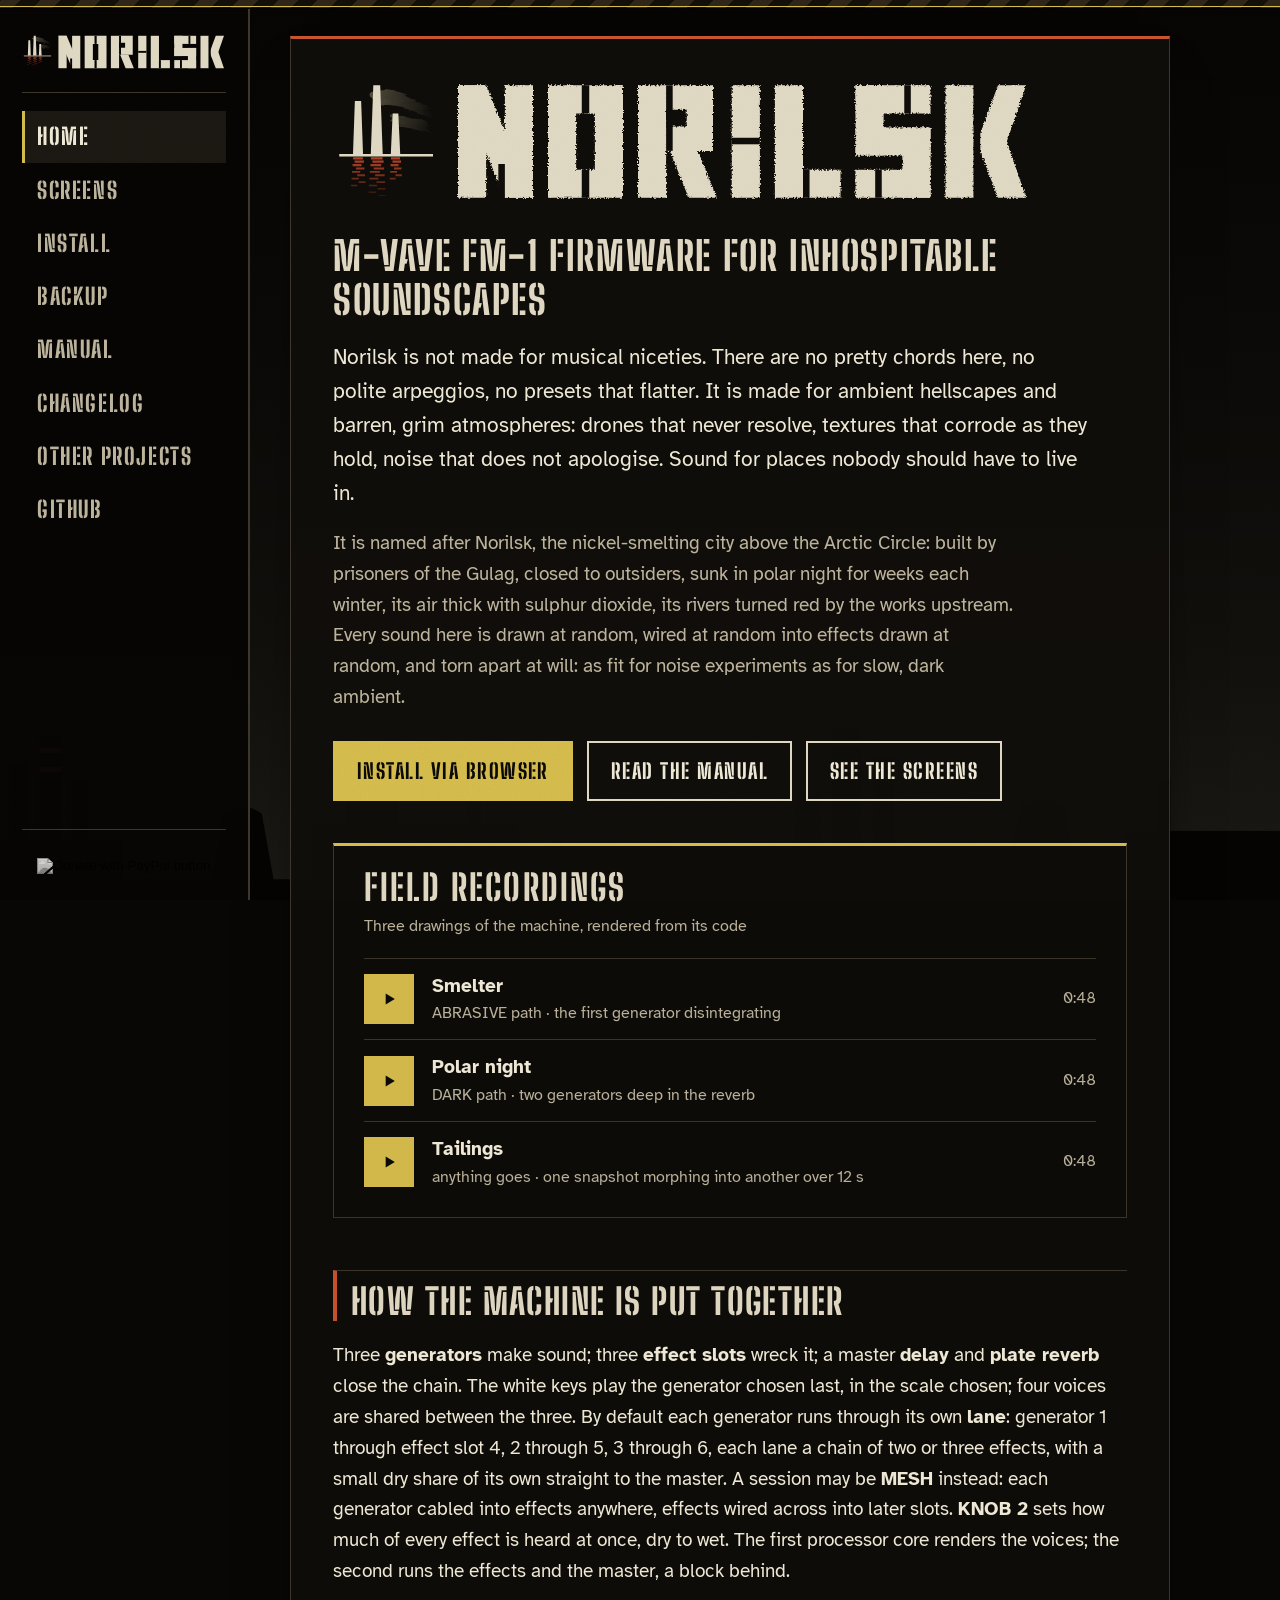
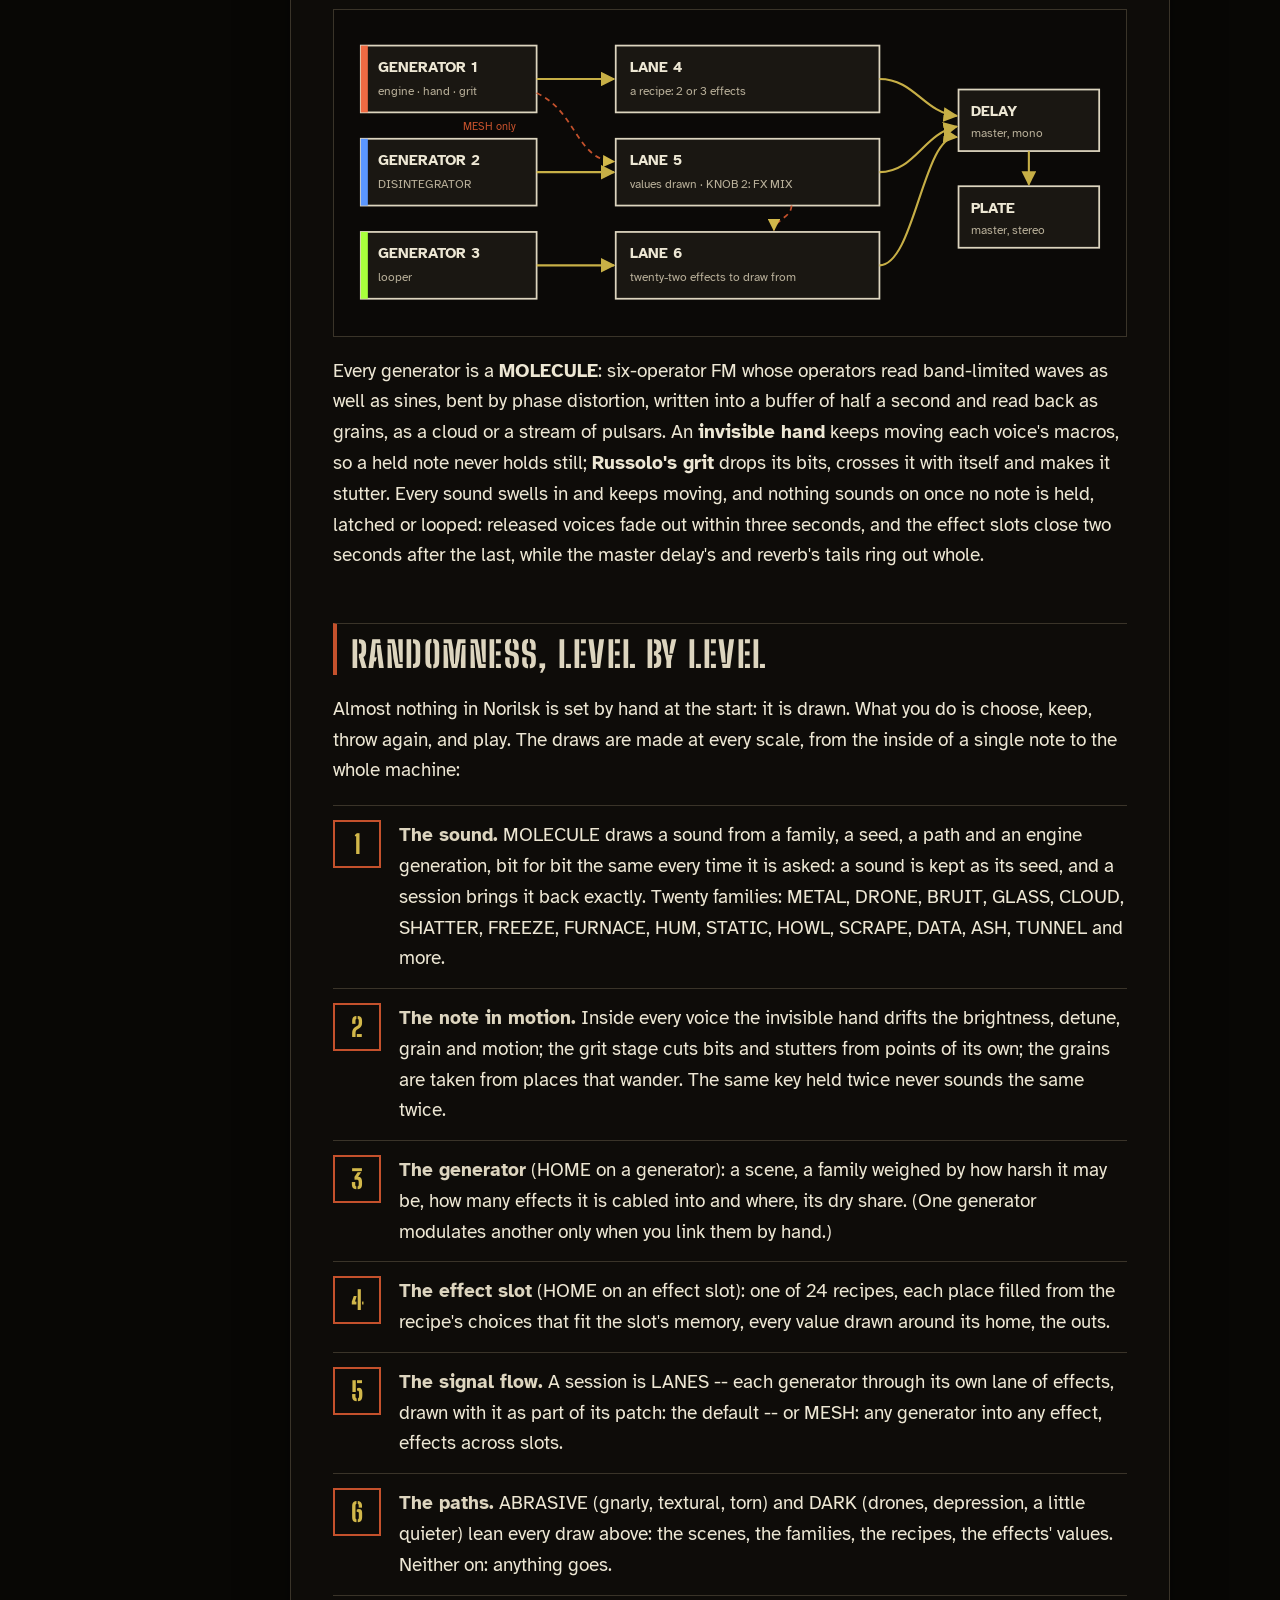
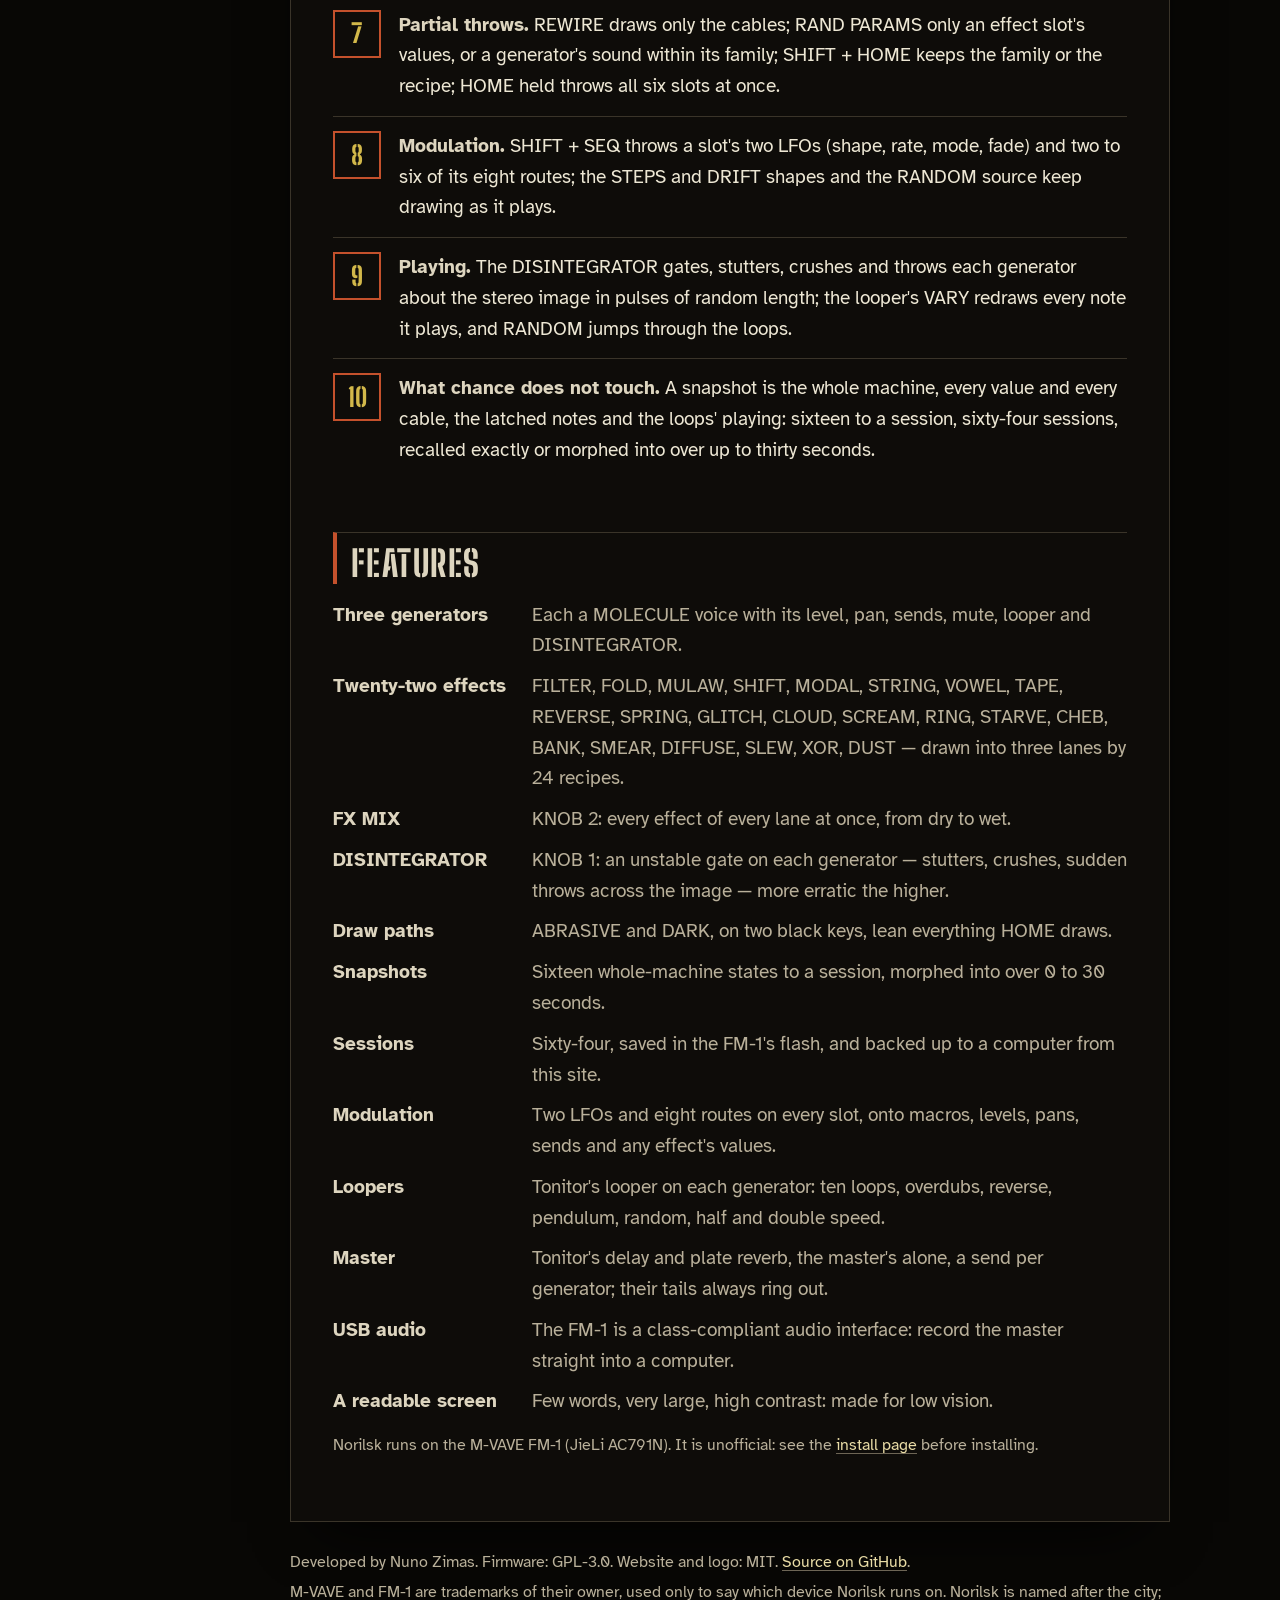
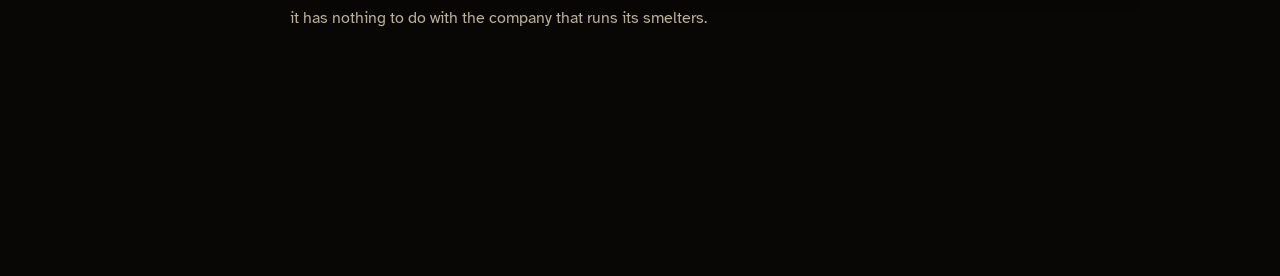
==== docs/index.html @ 445236a7 "Website: build 33 -- LANES by default, the main view as smog, pipes and furnaces, the sessions as Bi" ====
<!doctype html>
<!-- SPDX-License-Identifier: MIT -- Norilsk website (generated by tools/make_site.py from site/, README.md, CHANGELOG.md) -->
<html lang="en">
<head>
<meta charset="utf-8">
<meta name="viewport" content="width=device-width, initial-scale=1">
<title>Norilsk — a firmware for the M-VAVE FM-1</title>
<meta name="description" content="Norilsk: a firmware for the M-VAVE FM-1 for ambient hellscapes, barren and grim atmospheres and noise: everything drawn at random, wired at random, torn apart at will.">
<link rel="icon" href="assets/mark.svg?v=1e66f6c907" type="image/svg+xml">
<link rel="preconnect" href="https://fonts.googleapis.com">
<link rel="preconnect" href="https://fonts.gstatic.com" crossorigin>
<link href="https://fonts.googleapis.com/css2?family=Atkinson+Hyperlegible:wght@400;700&family=Big+Shoulders+Stencil+Display:wght@700;800&display=swap" rel="stylesheet">
<link rel="stylesheet" href="css/site.css?v=ca2e8b9a6d">
<script src="js/demo.js?v=6032e4826e" defer></script>
</head>
<body>
<div class="layout">
  <aside class="side">
    <div class="top">
      <a class="brand" href="./"><img src="assets/logo-dark.svg?v=1e66f6c907" alt="Norilsk" width="448" height="80"></a>
      <button class="menu-btn" type="button" aria-label="Menu" aria-controls="site-nav" aria-expanded="false"><span></span><span></span><span></span></button>
    </div>
    <nav id="site-nav" aria-label="Site">
      <button class="menu-close" type="button" aria-label="Close the menu">&times;</button>
      <a href="./" aria-current="page">Home</a>
      <a href="screens.html">Screens</a>
      <a href="install.html">Install</a>
      <a href="backup.html">Backup</a>
      <a href="manual.html">Manual</a>
      <a href="changelog.html">Changelog</a>
      <a href="projects.html">Other projects</a>
      <a href="https://github.com/nzimas/norilsk">GitHub</a>
    </nav>
    <div class="menu-shade" hidden></div>
    <form class="donate donate-side" action="https://www.paypal.com/cgi-bin/webscr" method="post" target="_top">
      <input type="hidden" name="cmd" value="_xclick">
      <input type="hidden" name="business" value="nzimas.lv@gmail.com">
      <input type="hidden" name="item_name" value="Support Norilsk">
      <input type="hidden" name="currency_code" value="EUR">
      <input type="image" src="https://www.paypalobjects.com/en_US/i/btn/btn_donateCC_LG.gif" name="submit"
             title="PayPal - The safer, easier way to pay online!" alt="Donate with PayPal button">
    </form>
  </aside>
  <div class="content">
    <main>
<div class="hero">
  <img class="logo" src="assets/logo-dark.svg?v=1e66f6c907" alt="Norilsk" width="448" height="80">
  <h1>M-VAVE FM-1 firmware for inhospitable soundscapes</h1>
  <p>Norilsk is not made for musical niceties. There are no pretty chords here, no polite arpeggios, no presets that
    flatter. It is made for ambient hellscapes and barren, grim atmospheres: drones that never resolve, textures that
    corrode as they hold, noise that does not apologise. Sound for places nobody should have to live in.</p>
  <p class="grim">It is named after Norilsk, the nickel-smelting city above the Arctic Circle: built by prisoners of
    the Gulag, closed to outsiders, sunk in polar night for weeks each winter, its air thick with sulphur dioxide, its
    rivers turned red by the works upstream. Every sound here is drawn at random, wired at random into effects drawn
    at random, and torn apart at will: as fit for noise experiments as for slow, dark ambient.</p>
  <div class="cta">
    <a class="btn primary" href="install.html">Install via browser</a>
    <a class="btn" href="manual.html">Read the manual</a>
    <a class="btn" href="screens.html">See the screens</a>
  </div>
</div>

<section class="demo" id="demo" aria-label="Demos">
  <div class="demo-head">
    <p class="demo-title">Field recordings</p>
    <p class="demo-state">Three drawings of the machine, rendered from its code</p>
  </div>
  <canvas class="demo-scope" aria-hidden="true"></canvas>
  <ol class="demo-list">
    <li data-src="assets/demo/smelter.mp3">
      <button class="demo-play" type="button" aria-label="Play Smelter" aria-pressed="false">
        <svg class="i-play" viewBox="0 0 24 24" aria-hidden="true"><path d="M8 5.5v13l11-6.5z"/></svg>
        <svg class="i-stop" viewBox="0 0 24 24" aria-hidden="true"><rect x="6.5" y="6.5" width="11" height="11"/></svg>
      </button>
      <span class="demo-name">Smelter<small>ABRASIVE path · the first generator disintegrating</small></span>
      <span class="demo-bpm">0:48</span>
    </li>
    <li data-src="assets/demo/polar-night.mp3">
      <button class="demo-play" type="button" aria-label="Play Polar night" aria-pressed="false">
        <svg class="i-play" viewBox="0 0 24 24" aria-hidden="true"><path d="M8 5.5v13l11-6.5z"/></svg>
        <svg class="i-stop" viewBox="0 0 24 24" aria-hidden="true"><rect x="6.5" y="6.5" width="11" height="11"/></svg>
      </button>
      <span class="demo-name">Polar night<small>DARK path · two generators deep in the reverb</small></span>
      <span class="demo-bpm">0:48</span>
    </li>
    <li data-src="assets/demo/tailings.mp3">
      <button class="demo-play" type="button" aria-label="Play Tailings" aria-pressed="false">
        <svg class="i-play" viewBox="0 0 24 24" aria-hidden="true"><path d="M8 5.5v13l11-6.5z"/></svg>
        <svg class="i-stop" viewBox="0 0 24 24" aria-hidden="true"><rect x="6.5" y="6.5" width="11" height="11"/></svg>
      </button>
      <span class="demo-name">Tailings<small>anything goes · one snapshot morphing into another over 12 s</small></span>
      <span class="demo-bpm">0:48</span>
    </li>
  </ol>
</section>

<h2 id="machine">How the machine is put together</h2>
<p>Three <b>generators</b> make sound; three <b>effect slots</b> wreck it; a master <b>delay</b> and <b>plate
  reverb</b> close the chain. The white keys play the generator chosen last, in the scale chosen; four voices are shared
  between the three. By default each generator runs through its own <b>lane</b>: generator 1 through effect slot 4,
  2 through 5, 3 through 6, each lane a chain of two or three effects, with a small dry share of its own straight to the
  master. A session may be <b>MESH</b> instead: each generator cabled into effects anywhere, effects wired across into
  later slots. <b>KNOB 2</b> sets how much of every effect is heard at once, dry to wet. The first processor core renders
  the voices; the second runs the effects and the master, a block behind.</p>
<div class="flow" role="img" aria-label="Three generators, each into its own lane of two or three effects, then the master delay and plate reverb to the output; in MESH, cables across between lanes">
<svg viewBox="0 0 860 330" xmlns="http://www.w3.org/2000/svg" font-family="Atkinson Hyperlegible, sans-serif" font-size="17">
  <defs><marker id="ar" viewBox="0 0 10 10" refX="9" refY="5" markerWidth="7" markerHeight="7" orient="auto"><path d="M0,0 L10,5 L0,10 z" fill="#d2b84a"/></marker></defs>
  <g fill="#1a1712" stroke="#ddd5bf" stroke-width="2">
    <rect x="10" y="20" width="200" height="76"/><rect x="10" y="126" width="200" height="76"/><rect x="10" y="232" width="200" height="76"/>
    <rect x="300" y="20" width="300" height="76"/><rect x="300" y="126" width="300" height="76"/><rect x="300" y="232" width="300" height="76"/>
    <rect x="690" y="70" width="160" height="70"/><rect x="690" y="180" width="160" height="70"/>
  </g>
  <g fill="#ef6a43"><rect x="10" y="20" width="8" height="76"/></g><g fill="#5a96ff"><rect x="10" y="126" width="8" height="76"/></g><g fill="#a8ff3c"><rect x="10" y="232" width="8" height="76"/></g>
  <g fill="#ede7d4" font-weight="700">
    <text x="30" y="50">GENERATOR 1</text><text x="30" y="156">GENERATOR 2</text><text x="30" y="262">GENERATOR 3</text>
    <text x="316" y="50">LANE 4</text><text x="316" y="156">LANE 5</text><text x="316" y="262">LANE 6</text>
    <text x="704" y="100">DELAY</text><text x="704" y="210">PLATE</text>
  </g>
  <g fill="#b9b09a" font-size="14">
    <text x="30" y="76">engine · hand · grit</text><text x="30" y="182">DISINTEGRATOR</text><text x="30" y="288">looper</text>
    <text x="316" y="76">a recipe: 2 or 3 effects</text><text x="316" y="182">values drawn · KNOB 2: FX MIX</text><text x="316" y="288">twenty-two effects to draw from</text>
    <text x="704" y="124">master, mono</text><text x="704" y="234">master, stereo</text>
  </g>
  <g stroke="#d2b84a" stroke-width="2.4" fill="none" marker-end="url(#ar)" opacity="0.95">
    <path d="M210,58 L298,58"/><path d="M210,164 L298,164"/><path d="M210,270 L298,270"/>
    <path d="M600,58 C640,58 650,96 688,100"/><path d="M600,164 C640,164 650,120 688,112"/><path d="M600,270 C640,270 650,120 688,124"/>
    <path d="M770,140 L770,178"/>
  </g>
  <g stroke="#c4512c" stroke-width="2" fill="none" stroke-dasharray="6 5" marker-end="url(#ar)">
    <path d="M210,74 C255,94 255,150 298,152"/><path d="M500,202 C500,216 480,218 480,230"/>
  </g>
  <text x="126" y="116" fill="#c4512c" font-size="13">MESH only</text>
</svg>
</div>
<p>Every generator is a <b>MOLECULE</b>: six-operator FM whose operators read band-limited waves as well as sines,
  bent by phase distortion, written into a buffer of half a second and read back as grains, as a cloud or a stream of
  pulsars. An <b>invisible hand</b> keeps moving each voice's macros, so a held note never holds still; <b>Russolo's
  grit</b> drops its bits, crosses it with itself and makes it stutter. Every sound swells in and keeps moving, and
  nothing sounds on once no note is held, latched or looped: released voices fade out within three seconds, and the
  effect slots close two seconds after the last, while the master delay's and reverb's tails ring out whole.</p>

<h2 id="randomness">Randomness, level by level</h2>
<p>Almost nothing in Norilsk is set by hand at the start: it is drawn. What you do is choose, keep, throw again, and
  play. The draws are made at every scale, from the inside of a single note to the whole machine:</p>
<ol class="layers">
  <li><b>The sound.</b> MOLECULE draws a sound from a family, a seed, a path and an engine generation, bit for bit
    the same every time it is asked: a sound is kept as its seed, and a session brings it back exactly. Twenty
    families: METAL, DRONE, BRUIT, GLASS, CLOUD, SHATTER, FREEZE, FURNACE, HUM, STATIC, HOWL, SCRAPE, DATA, ASH,
    TUNNEL and more.</li>
  <li><b>The note in motion.</b> Inside every voice the invisible hand drifts the brightness, detune, grain and motion;
    the grit stage cuts bits and stutters from points of its own; the grains are taken from places that wander. The
    same key held twice never sounds the same twice.</li>
  <li><b>The generator</b> (HOME on a generator): a scene, a family weighed by how harsh it may be, how many effects it
    is cabled into and where, its dry share. (One generator modulates another only when you link them by hand.)</li>
  <li><b>The effect slot</b> (HOME on an effect slot): one of 24 recipes, each place filled from the recipe's choices
    that fit the slot's memory, every value drawn around its home, the outs.</li>
  <li><b>The signal flow.</b> A session is LANES -- each generator through its own lane of effects, drawn with it as part
    of its patch: the default -- or MESH: any generator into any effect, effects across slots.</li>
  <li><b>The paths.</b> ABRASIVE (gnarly, textural, torn) and DARK (drones, depression, a little quieter) lean every
    draw above: the scenes, the families, the recipes, the effects' values. Neither on: anything goes.</li>
  <li><b>Partial throws.</b> REWIRE draws only the cables; RAND PARAMS only an effect slot's values, or a generator's
    sound within its family; SHIFT + HOME keeps the family or the recipe; HOME held throws all six slots at once.</li>
  <li><b>Modulation.</b> SHIFT + SEQ throws a slot's two LFOs (shape, rate, mode, fade) and two to six of its eight
    routes; the STEPS and DRIFT shapes and the RANDOM source keep drawing as it plays.</li>
  <li><b>Playing.</b> The DISINTEGRATOR gates, stutters, crushes and throws each generator about the stereo image in
    pulses of random length; the looper's VARY redraws every note it plays, and RANDOM jumps through the loops.</li>
  <li><b>What chance does not touch.</b> A snapshot is the whole machine, every value and every cable, the latched
    notes and the loops' playing: sixteen to a session, sixty-four sessions, recalled exactly or morphed into over up to
    thirty seconds.</li>
</ol>

<h2 id="features">Features</h2>
<dl class="features">
  <dt>Three generators</dt><dd>Each a MOLECULE voice with its level, pan, sends, mute, looper and DISINTEGRATOR.</dd>
  <dt>Twenty-two effects</dt><dd>FILTER, FOLD, MULAW, SHIFT, MODAL, STRING, VOWEL, TAPE, REVERSE, SPRING, GLITCH,
    CLOUD, SCREAM, RING, STARVE, CHEB, BANK, SMEAR, DIFFUSE, SLEW, XOR, DUST — drawn into three lanes by 24 recipes.</dd>
  <dt>FX MIX</dt><dd>KNOB 2: every effect of every lane at once, from dry to wet.</dd>
  <dt>DISINTEGRATOR</dt><dd>KNOB 1: an unstable gate on each generator — stutters, crushes, sudden throws across the
    image — more erratic the higher.</dd>
  <dt>Draw paths</dt><dd>ABRASIVE and DARK, on two black keys, lean everything HOME draws.</dd>
  <dt>Snapshots</dt><dd>Sixteen whole-machine states to a session, morphed into over 0 to 30 seconds.</dd>
  <dt>Sessions</dt><dd>Sixty-four, saved in the FM-1's flash, and backed up to a computer from this site.</dd>
  <dt>Modulation</dt><dd>Two LFOs and eight routes on every slot, onto macros, levels, pans, sends and any effect's
    values.</dd>
  <dt>Loopers</dt><dd>Tonitor's looper on each generator: ten loops, overdubs, reverse, pendulum, random, half and
    double speed.</dd>
  <dt>Master</dt><dd>Tonitor's delay and plate reverb, the master's alone, a send per generator; their tails always ring
    out.</dd>
  <dt>USB audio</dt><dd>The FM-1 is a class-compliant audio interface: record the master straight into a computer.</dd>
  <dt>A readable screen</dt><dd>Few words, very large, high contrast: made for low vision.</dd>
</dl>
<p class="note">Norilsk runs on the M-VAVE FM-1 (JieLi AC791N). It is unofficial: see the
  <a href="install.html">install page</a> before installing.</p>

    </main>
    <footer>
      <p>Developed by Nuno Zimas. Firmware: GPL-3.0. Website and logo: MIT. <a href="https://github.com/nzimas/norilsk">Source on GitHub</a>.</p>
      <p>M-VAVE and FM-1 are trademarks of their owner, used only to say which device Norilsk runs on. Norilsk is
        named after the city; it has nothing to do with the company that runs its smelters.</p>
      <form class="donate donate-foot" action="https://www.paypal.com/cgi-bin/webscr" method="post" target="_top">
        <input type="hidden" name="cmd" value="_xclick">
        <input type="hidden" name="business" value="nzimas.lv@gmail.com">
        <input type="hidden" name="item_name" value="Support Norilsk">
        <input type="hidden" name="currency_code" value="EUR">
        <input type="image" src="https://www.paypalobjects.com/en_US/i/btn/btn_donateCC_LG.gif" name="submit"
               title="PayPal - The safer, easier way to pay online!" alt="Donate with PayPal button">
      </form>
    </footer>
  </div>
</div>
<script src="js/menu.js?v=ca2e8b9a6d"></script>
</body>
</html>
---- docs/css/site.css ----
/* SPDX-License-Identifier: MIT -- Norilsk website (the frame after Tonitor's and Bigorna's; soot, smog, sulphur,
 * the oxide red of a poisoned river; a smelter's skyline at the foot of the window; grain over everything. The text
 * itself always on a near-solid plate, large and high in contrast) */
:root {
  --bg: #080705;
  --plate: rgba(15, 13, 10, 0.965);   /* the content's plate */
  --plate2: #1a1712;
  --line: #3a3429;
  --fg: #ede7d4;             /* ash white */
  --ash: #ddd5bf;
  --dim: #b9b09a;
  --sulphur: #d2b84a;        /* the accent */
  --oxide: #c4512c;          /* the red river: rules, warnings */
  --bile: #a9b04e;           /* (done: a sickly green) */
  --mid: #6d6555;
  --link: #e9dca6;
  --warn: #ef6a43;
  --side: 250px;
  --max: 880px;
  --head: "Big Shoulders Stencil Display", "Big Shoulders Display", "Arial Narrow", Impact, sans-serif;
}
* { box-sizing: border-box; }
[hidden] { display: none !important; }
html { -webkit-text-size-adjust: 100%; }
body {
  margin: 0;
  color: var(--fg);
  font-family: "Atkinson Hyperlegible", system-ui, -apple-system, "Segoe UI", sans-serif;
  font-size: 19px;
  line-height: 1.62;
  background-color: var(--bg);
  /* the polar night, black above, smog at the horizon (no glow: no sun); the smelter at the foot of it */
  background-image:
    url("data:image/svg+xml,%3Csvg xmlns='http://www.w3.org/2000/svg' viewBox='0 0 1600 220' preserveAspectRatio='xMidYMax slice'%3E%3Cg fill='%23040302'%3E%3Crect x='0' y='196' width='1600' height='24'/%3E%3Crect x='70' y='60' width='22' height='160'/%3E%3Crect x='104' y='30' width='26' height='190'/%3E%3Crect x='142' y='84' width='18' height='136'/%3E%3Crect x='40' y='150' width='160' height='70'/%3E%3Cpath d='M300 220 L318 120 Q340 104 362 120 L380 220 Z'/%3E%3Crect x='420' y='132' width='240' height='88'/%3E%3Crect x='460' y='104' width='60' height='30'/%3E%3Crect x='600' y='70' width='16' height='150'/%3E%3Crect x='660' y='170' width='300' height='14'/%3E%3Crect x='700' y='150' width='10' height='70'/%3E%3Crect x='820' y='150' width='10' height='70'/%3E%3Crect x='980' y='96' width='30' height='124'/%3E%3Crect x='1022' y='20' width='34' height='200'/%3E%3Crect x='1070' y='54' width='24' height='166'/%3E%3Crect x='950' y='160' width='190' height='60'/%3E%3Cpath d='M1220 220 L1240 112 Q1266 94 1292 112 L1312 220 Z'/%3E%3Crect x='1360' y='140' width='200' height='80'/%3E%3Crect x='1400' y='80' width='14' height='140'/%3E%3C/g%3E%3Cg fill='%23c4512c' opacity='.5'%3E%3Crect x='104' y='44' width='26' height='6'/%3E%3Crect x='104' y='66' width='26' height='6'/%3E%3Crect x='1022' y='36' width='34' height='6'/%3E%3Crect x='1022' y='60' width='34' height='6'/%3E%3C/g%3E%3C/svg%3E"),
    linear-gradient(to bottom, #050403 0%, #0a0907 38%, #110f0c 72%, #1a1814 100%);
  background-repeat: no-repeat, no-repeat;
  background-position: bottom center, top left;
  background-size: 100% 190px, 100% 100%;
  background-attachment: fixed;
}
/* the grain: smog and soot over everything */
body::after {
  content: ""; position: fixed; inset: 0; pointer-events: none; z-index: 50; opacity: 0.11; mix-blend-mode: overlay;
  background-image: url("data:image/svg+xml,%3Csvg xmlns='http://www.w3.org/2000/svg' width='180' height='180'%3E%3Cfilter id='n'%3E%3CfeTurbulence type='fractalNoise' baseFrequency='0.85' numOctaves='3' stitchTiles='stitch'/%3E%3CfeColorMatrix values='0 0 0 0 0.85 0 0 0 0 0.78 0 0 0 0 0.55 0 0 0 1.4 -0.2'/%3E%3C/filter%3E%3Crect width='180' height='180' filter='url(%23n)'/%3E%3C/svg%3E");
}
/* a stained band across the top: soot, rust, a thread of sulphur */
body::before {
  content: ""; position: fixed; top: 0; left: 0; right: 0; height: 8px; z-index: 30;
  background: linear-gradient(to bottom, transparent 6px, var(--sulphur) 6px, var(--sulphur) 7px, transparent 7px),
              repeating-linear-gradient(-45deg, #2d2418 0 14px, #120e09 14px 28px);
  border-bottom: 1px solid #000;
}
a { color: var(--link); text-decoration-color: var(--mid); text-underline-offset: 3px; }
a:hover { color: #fff6cf; text-decoration-color: var(--sulphur); }
:focus-visible { outline: 3px solid var(--sulphur); outline-offset: 3px; }
code, pre { font-family: ui-monospace, "SF Mono", Menlo, Consolas, monospace; font-size: 0.86em; }
code { background: var(--plate2); border: 1px solid var(--line); border-radius: 2px; padding: 0.05em 0.35em; }
pre { background: #060504; border: 1px solid var(--line); border-left: 3px solid var(--oxide); padding: 14px 16px; overflow-x: auto; }
pre code { background: none; border: 0; padding: 0; }
img { max-width: 100%; }

/* the frame: the menu down the left, the content on a plate beside it */
.layout { display: flex; min-height: 100vh; padding-top: 8px; }
.side {
  width: var(--side); flex: none; position: sticky; top: 8px; align-self: flex-start; height: calc(100vh - 8px);
  padding: 26px 22px; background: rgba(6, 5, 4, 0.94); border-right: 2px solid var(--line);
  display: flex; flex-direction: column;
}
.brand { display: block; text-decoration: none; }
.brand img { display: block; width: 100%; height: auto; }
.top { display: flex; align-items: center; justify-content: space-between; gap: 14px; padding-bottom: 22px;
        margin-bottom: 18px; border-bottom: 1px solid var(--line); }
.menu-btn, .menu-close, .menu-shade { display: none; }
.side nav { display: flex; flex-direction: column; gap: 2px; }
.side nav a { color: var(--dim); text-decoration: none; padding: 7px 12px; border-left: 3px solid transparent;
              font-family: var(--head); font-weight: 800; font-size: 23px; letter-spacing: 0.07em; text-transform: uppercase; }
.side nav a:hover { color: var(--fg); background: var(--plate2); }
.side nav a[aria-current="page"] { color: var(--fg); background: var(--plate2); border-left-color: var(--sulphur); }
.donate { margin: auto 0 0; padding-top: 28px; border-top: 1px solid var(--line); display: flex; justify-content: center; }
.donate input[type="image"] { display: block; filter: grayscale(1) contrast(1.1); opacity: 0.8; }
.donate input[type="image"]:hover { filter: none; opacity: 1; }
.donate-foot { display: none; }

.content { flex: 1; min-width: 0; padding: 28px 40px 200px; }
main { max-width: var(--max); padding: 36px 42px 46px; background-color: var(--plate);
       border: 1px solid var(--line); border-top: 3px solid var(--oxide);
       box-shadow: 0 30px 60px -30px #000; }
main h1, main h2, main h3 { font-family: var(--head); text-transform: uppercase; letter-spacing: 0.04em; color: var(--ash); }
main h1 { font-size: 50px; line-height: 1.02; margin: 0 0 16px; font-weight: 800; }
main h2 { font-size: 36px; line-height: 1.08; margin: 52px 0 12px; padding: 12px 0 0 14px; border-top: 1px solid var(--line);
          border-left: 4px solid var(--oxide); font-weight: 800; }
main h3 { font-size: 27px; margin: 30px 0 8px; font-weight: 800; color: var(--sulphur); }
main h2, main h3 { scroll-margin-top: 24px; }
p.note { color: var(--dim); font-size: 16px; }

/* home */
.hero { padding: 4px 0 6px; }
.hero .logo { display: block; width: 100%; max-width: 700px; height: auto; margin: 0 0 30px; }
.hero h1 { font-size: 40px; line-height: 1.1; max-width: 22em; margin: 0; }
.hero p { color: var(--fg); font-size: 21px; max-width: 36em; margin: 18px 0 0; }
.hero p.grim { color: var(--dim); font-size: 19px; }
.cta { display: flex; gap: 14px; flex-wrap: wrap; margin-top: 28px; }
.btn { display: inline-block; padding: 11px 22px; font-weight: 800; text-decoration: none; border: 2px solid var(--ash);
       color: var(--fg); background: transparent; font-size: 21px; cursor: pointer; font-family: var(--head);
       letter-spacing: 0.07em; text-transform: uppercase; border-radius: 0; }
.btn.primary { background: var(--sulphur); border-color: var(--sulphur); color: #0b0904; }
.btn:hover { background: var(--plate2); color: #fff; }
.btn.primary:hover { background: #ead372; border-color: #ead372; color: #0b0904; }
.btn[disabled] { opacity: 0.35; cursor: not-allowed; }

/* the demos: one plays at a time, looped until stopped; a spectrum while one plays (js/demo.js) */
.demo { position: relative; margin: 36px 0 8px; padding: 24px 30px 14px; overflow: hidden;
        background-color: #0d0b08; border: 1px solid var(--line); border-top: 3px solid var(--sulphur); }
.demo-head { position: relative; z-index: 1; }
.demo-title { margin: 0; font-family: var(--head); font-weight: 800; font-size: 36px; line-height: 1; letter-spacing: 0.06em;
              text-transform: uppercase; color: var(--ash); }
.demo-state { margin: 8px 0 0; color: var(--dim); font-size: 16px; }
.demo-scope { position: absolute; right: 30px; top: 18px; width: 46%; height: 62px; opacity: 0.95;
              -webkit-mask-image: linear-gradient(90deg, transparent, #000 25%); mask-image: linear-gradient(90deg, transparent, #000 25%); }
.demo-list { list-style: none; margin: 18px 0 0; padding: 0; position: relative; z-index: 1; }
.demo-list li { display: grid; grid-template-columns: auto 1fr auto; align-items: center; gap: 18px; padding: 12px 0;
                border-top: 1px solid var(--line); }
.demo-name { font-weight: 700; color: var(--fg); }
.demo-name small { display: block; font-weight: 400; color: var(--dim); font-size: 16px; }
.demo-bpm { color: var(--dim); font-size: 16px; font-variant-numeric: tabular-nums; }
.demo-play { width: 50px; height: 50px; border-radius: 0; display: grid; place-items: center; padding: 0;
             border: 2px solid var(--sulphur); background: var(--sulphur); color: #0b0904; cursor: pointer;
             transition: background-color 0.15s ease; }
.demo-play:hover { background: #ead372; border-color: #ead372; }
.demo-play svg { width: 20px; height: 20px; fill: currentColor; }
.demo-play .i-stop, li.on .demo-play .i-play { display: none; }
li.on .demo-play .i-stop { display: block; }
li.on .demo-play { background: transparent; color: var(--sulphur); }
li.wait .demo-play { opacity: 0.6; cursor: progress; }

/* the machine, drawn: generators, effect slots, the master */
.flow { margin: 22px 0 6px; padding: 18px; background: #0b0907; border: 1px solid var(--line); }
.flow svg { display: block; width: 100%; height: auto; }
.layers { counter-reset: lv; list-style: none; padding: 0; margin: 18px 0 0; }
.layers li { counter-increment: lv; position: relative; padding: 14px 0 14px 66px; border-top: 1px solid var(--line); }
.layers li::before { content: counter(lv); position: absolute; left: 0; top: 14px; width: 44px; height: 44px;
                     border: 2px solid var(--oxide); color: var(--sulphur); display: grid; place-items: center;
                     font-family: var(--head); font-weight: 800; font-size: 26px; }
.layers b { color: var(--ash); }

.features { display: grid; grid-template-columns: max-content 1fr; gap: 10px 26px; margin: 16px 0 0; }
.features dt { font-weight: 700; color: var(--ash); }
.features dd { margin: 0; color: var(--dim); }

/* the FM-1's screen, as the firmware draws it */
.shot { display: grid; grid-template-columns: 240px 1fr; gap: 24px; align-items: start; padding-top: 26px; margin-top: 26px;
        border-top: 1px solid var(--line); }
.shot img { display: block; width: 240px; height: 240px; image-rendering: pixelated; border: 6px solid #020201;
            outline: 1px solid var(--line); box-sizing: content-box; }
main .shot h2 { margin: 0 0 8px; padding: 0; border: 0; font-size: 30px; }
.shot p { margin: 0 0 8px; color: var(--dim); }

.steps { counter-reset: s; list-style: none; padding: 0; margin: 16px 0 0; }
.steps li { counter-increment: s; position: relative; padding: 4px 0 12px 54px; }
.steps li::before { content: counter(s); position: absolute; left: 0; top: 0; width: 38px; height: 38px; border: 2px solid var(--mid);
                    color: var(--ash); display: grid; place-items: center; font-weight: 800; font-family: var(--head); font-size: 23px; }

.warn { border-left: 5px solid var(--warn); padding: 8px 0 8px 18px; margin: 22px 0; background: rgba(196, 81, 44, 0.08); }
.warn p { margin: 0; }

footer { padding: 24px 0 40px; color: var(--dim); font-size: 16px; max-width: var(--max); }
footer p { margin: 4px 0; }

/* documents (manual, changelog) */
main table { border-collapse: collapse; width: 100%; margin: 14px 0; display: block; overflow-x: auto; }
main th, main td { border: 1px solid var(--line); padding: 8px 12px; vertical-align: top; text-align: left; }
main th { background: var(--plate2); font-family: var(--head); text-transform: uppercase; letter-spacing: 0.05em; font-size: 20px; color: var(--ash); }
main td:first-child { white-space: nowrap; }
main blockquote { border-left: 4px solid var(--oxide); margin: 16px 0; padding: 4px 18px; color: var(--dim); }
.toc { border-left: 3px solid var(--line); padding: 4px 0 4px 18px; columns: 2 240px; margin: 20px 0; }
.toc a { display: block; padding: 2px 0; text-decoration: none; }
.toc a.sub { padding-left: 16px; color: var(--dim); }

/* other projects */
p.lead { font-size: 21px; color: var(--dim); margin: 0; max-width: 36em; }
.projects { display: grid; gap: 24px; margin: 34px 0 0; }
.project { --accent: var(--mid); background-color: var(--plate2); border: 1px solid var(--line); border-top: 4px solid var(--accent);
           padding: 24px 28px 26px; }
.project-head { display: flex; flex-wrap: wrap; align-items: baseline; justify-content: space-between; gap: 4px 18px; }
main .project h2 { margin: 0; padding: 0; border: 0; font-size: 34px; }
.device { color: var(--dim); font-size: 15px; font-weight: 700; letter-spacing: 0.08em; text-transform: uppercase; }
.project > p { margin: 12px 0 0; }
.links { display: flex; flex-wrap: wrap; gap: 10px; margin-top: 20px; }
.btn.small { padding: 6px 16px; font-size: 18px; white-space: nowrap; }
.editions { list-style: none; padding: 0; margin: 18px 0 0; border-top: 1px solid var(--line); }
.editions li { display: grid; grid-template-columns: 1fr auto; gap: 12px 24px; align-items: center;
               padding: 16px 0; border-bottom: 1px solid var(--line); }
.editions li:last-child { border-bottom: 0; padding-bottom: 0; }
.ed-name { font-weight: 700; font-size: 20px; }
.ed-note { color: var(--dim); font-size: 17px; line-height: 1.5; margin: 4px 0 0; }
.ed-links { display: flex; flex-wrap: wrap; gap: 8px; justify-content: flex-end; }
.tag { display: inline-block; margin-left: 10px; padding: 1px 9px; border: 1px solid var(--line);
       color: var(--dim); font-size: 14px; font-weight: 700; vertical-align: 2px; }
.tag.current { color: var(--fg); border-color: var(--sulphur); }

/* the installer and the backup page */
.panel { background-color: var(--plate2); border: 1px solid var(--line); border-left: 4px solid var(--sulphur); padding: 24px 28px; margin-top: 20px; }
.status { font-size: 27px; font-weight: 800; margin: 0 0 8px; font-family: var(--head); text-transform: uppercase; letter-spacing: 0.05em; }
.status.ok { color: var(--bile); } .status.bad { color: var(--warn); }
.detail { color: var(--dim); margin: 0; white-space: pre-line; }
.bar { height: 22px; background: var(--bg); border: 2px solid var(--ash); overflow: hidden; margin: 16px 0 6px; }
.bar > div { height: 100%; width: 0; background: repeating-linear-gradient(-45deg, var(--sulphur) 0 12px, #8a7630 12px 24px); transition: width 0.2s; }
.check { display: flex; gap: 12px; align-items: flex-start; margin: 16px 0; font-size: 18px; }
.check input { width: 22px; height: 22px; margin-top: 3px; flex: none; accent-color: var(--sulphur); }
.dev { display: grid; grid-template-columns: max-content 1fr; gap: 4px 16px; margin: 10px 0 0; }
.dev dt { color: var(--dim); }
.dev dd { margin: 0; font-weight: 700; }

/* narrow screens: the menu above the content */
@media (max-width: 860px) {
  body { background-size: 160% 120px, 100% 100%; font-size: 18px; }
  .layout { flex-direction: column; }
  .side { width: auto; height: auto; position: static; align-self: stretch; border-right: 0; border-bottom: 2px solid var(--line); padding: 16px 20px 12px; }
  .brand img { width: auto; height: 34px; }
  .top { padding-bottom: 0; margin-bottom: 0; border-bottom: 0; }
  .menu-btn { display: flex; flex-direction: column; justify-content: center; gap: 5px; width: 44px; height: 44px; flex: none;
              padding: 10px; background: none; border: 1px solid var(--line); cursor: pointer; }
  .menu-btn span { display: block; height: 2px; background: var(--fg); }
  .side nav { position: fixed; top: 0; right: 0; bottom: 0; width: min(80vw, 300px); z-index: 60;
              background: #070605; border-left: 2px solid var(--line); padding: 64px 18px 24px;
              transform: translateX(100%); transition: transform 0.22s ease; visibility: hidden; }
  .menu-open .side nav { transform: none; visibility: visible; }
  .side nav a { font-size: 24px; padding: 11px 14px; }
  .menu-close { display: block; position: absolute; top: 12px; right: 12px; width: 44px; height: 44px;
                background: none; border: 1px solid var(--line); color: var(--fg);
                font-size: 28px; line-height: 1; cursor: pointer; font-family: inherit; }
  .menu-shade { display: block; position: fixed; inset: 0; z-index: 55; background: rgba(0, 0, 0, 0.65); }
  .menu-shade[hidden] { display: none; }
  .menu-open { overflow: hidden; }
  .donate-side { display: none; }
  .donate-foot { display: flex; margin: 24px 0 8px; padding-top: 24px; }
  .content { padding: 16px 12px 130px; }
  main { padding: 24px 18px 34px; }
  main h1 { font-size: 40px; }
  main h2 { font-size: 30px; }
  .hero h1 { font-size: 31px; }
  .hero .logo { display: none; }               /* (the bar above shows it) */
  .features { grid-template-columns: 1fr; gap: 0; }
  .features dd { margin-bottom: 10px; }
  .shot { grid-template-columns: 1fr; gap: 14px; }
  .project { padding: 20px 18px 22px; }
  .editions li { grid-template-columns: 1fr; }
  .ed-links { justify-content: flex-start; }
  .demo { padding: 20px 18px 10px; }
  .demo-scope { right: 18px; width: 50%; height: 48px; opacity: 0.5; }
  .layers li { padding-left: 58px; }
  main td:first-child { white-space: normal; }
}
@media (prefers-reduced-motion: reduce) { .side nav, .bar > div { transition: none; } }
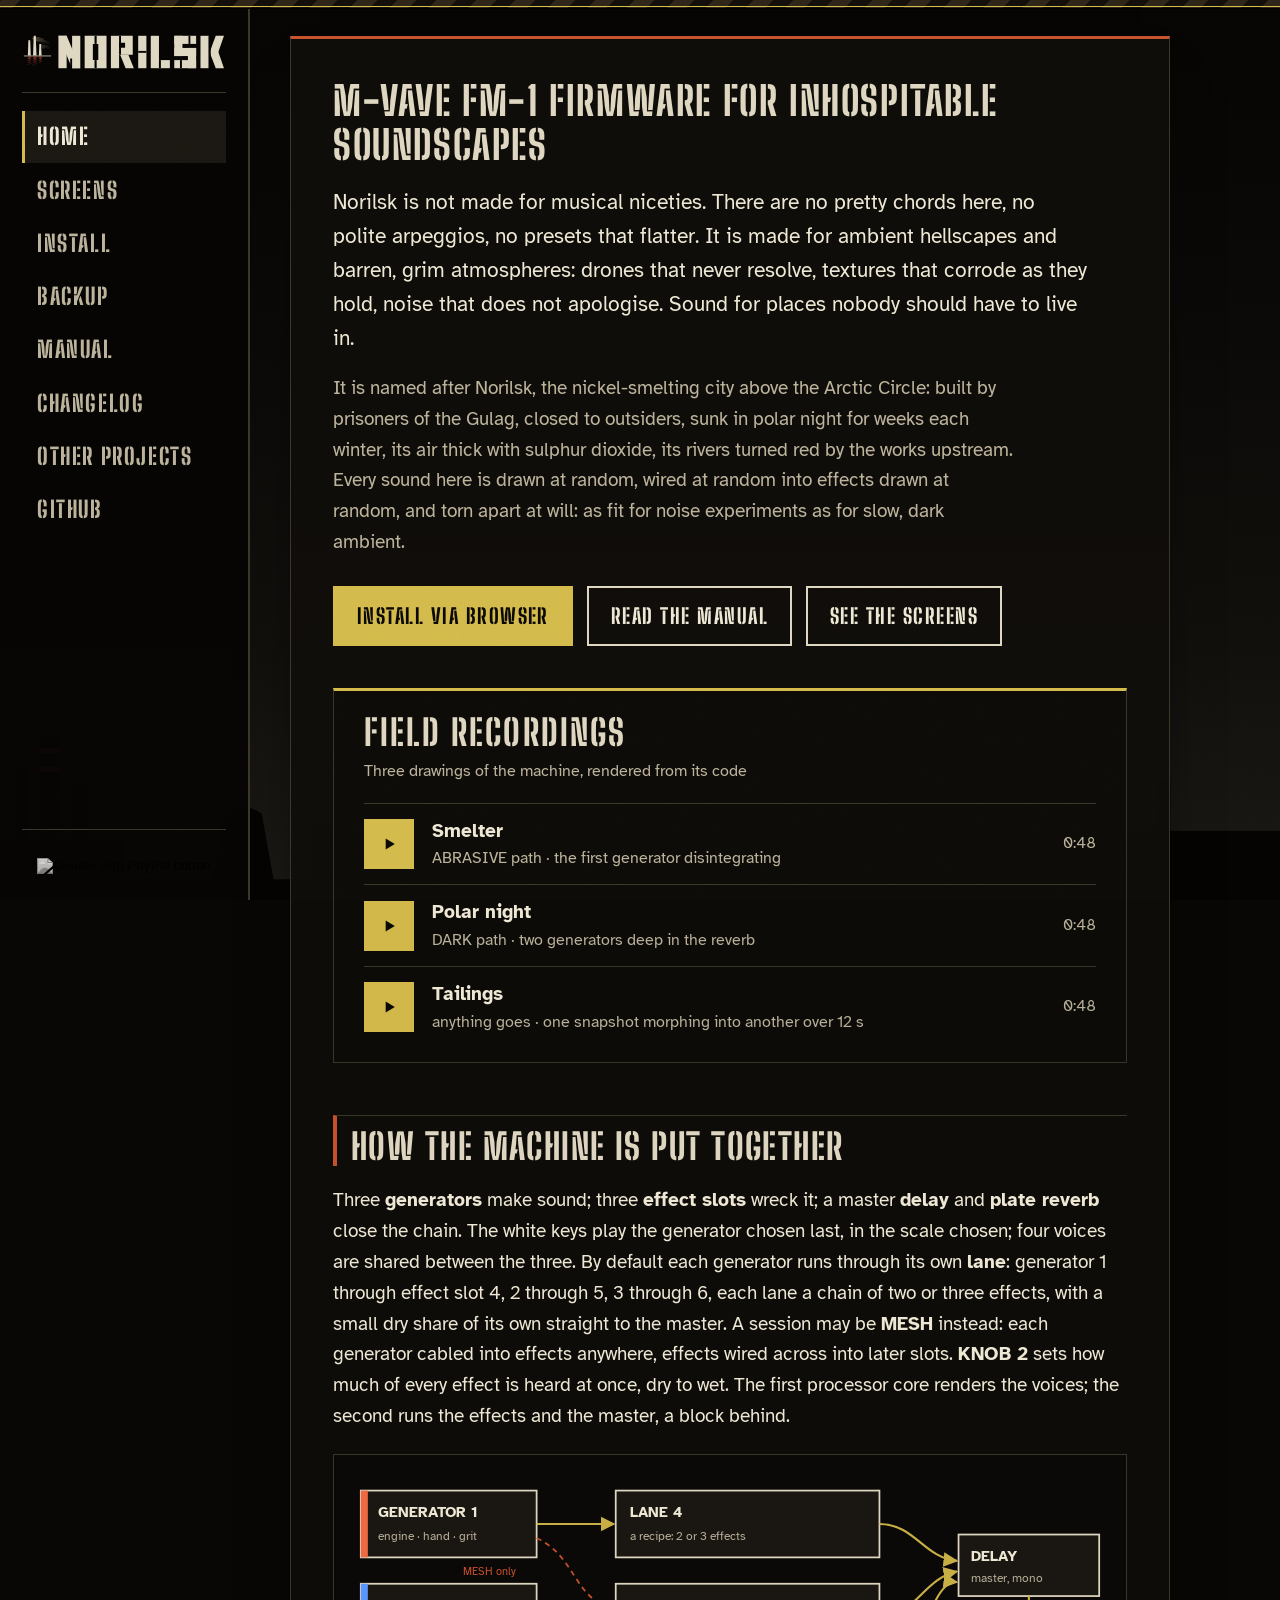
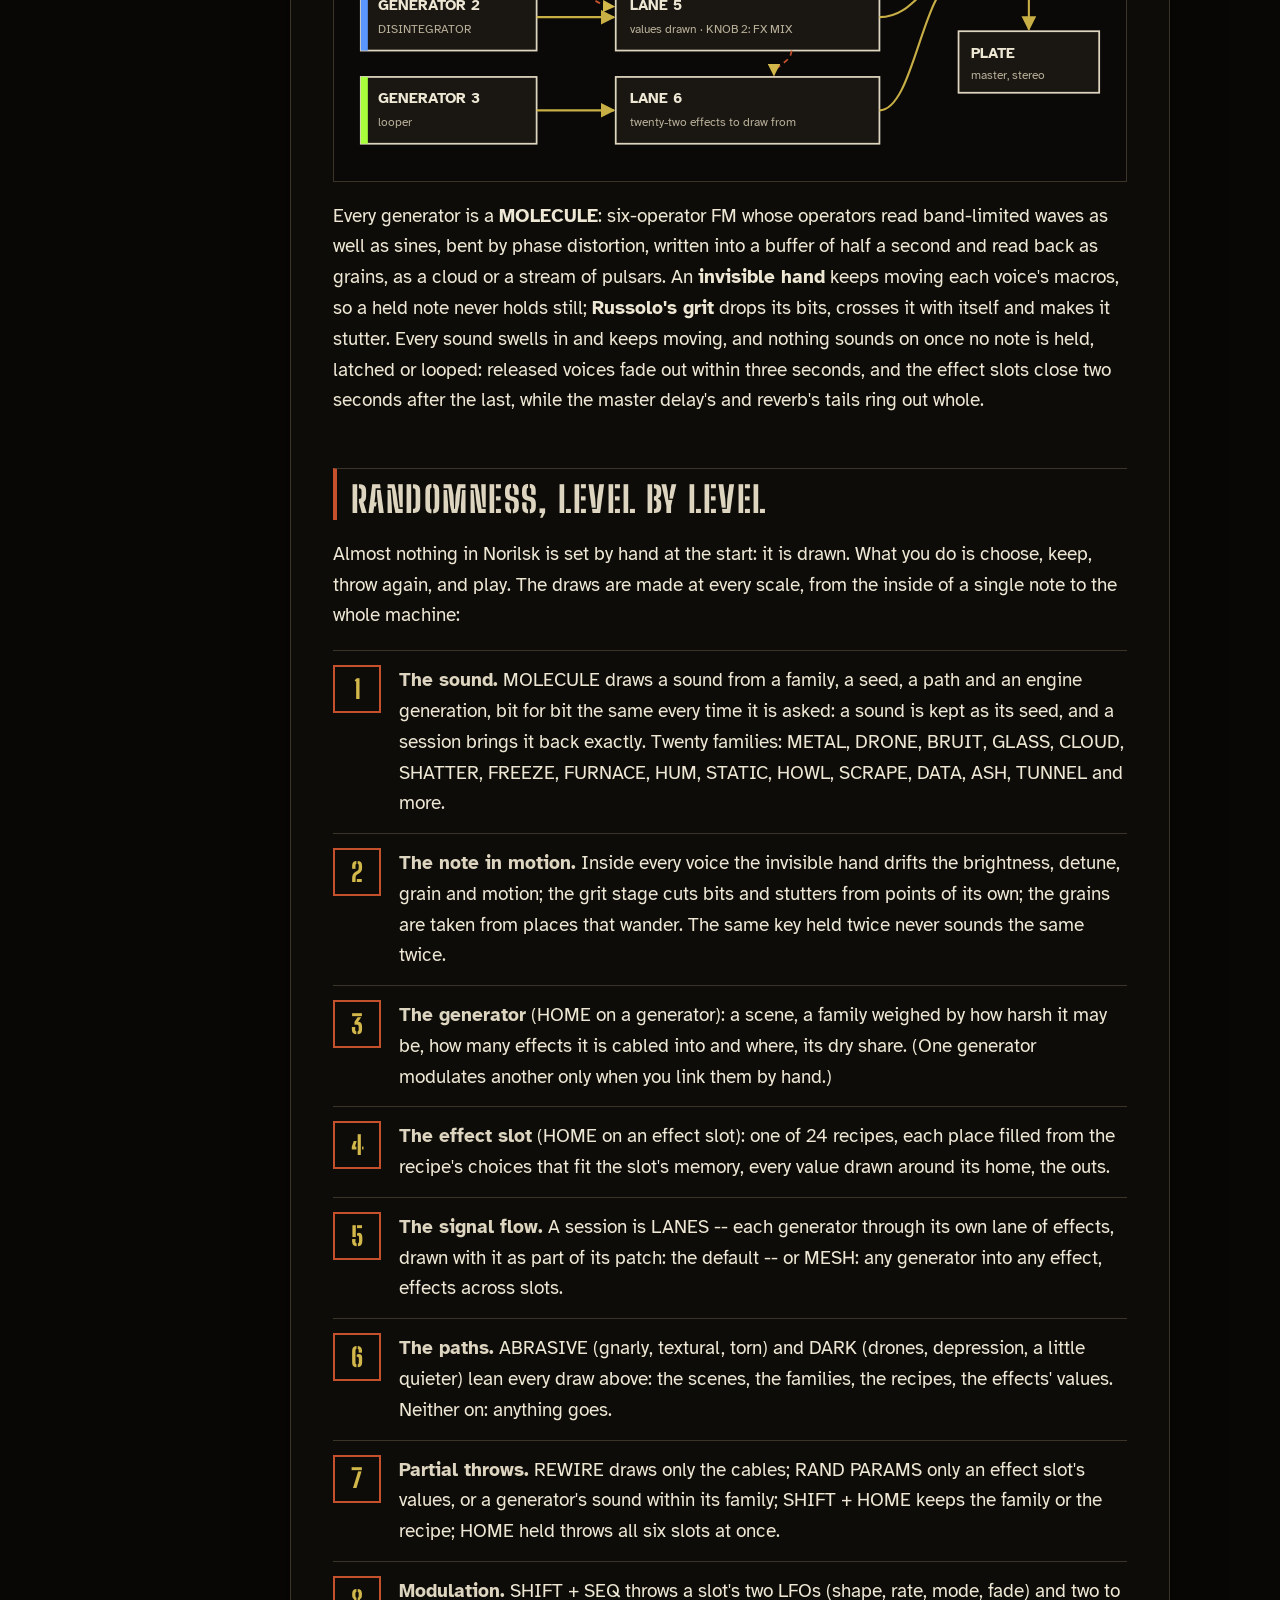
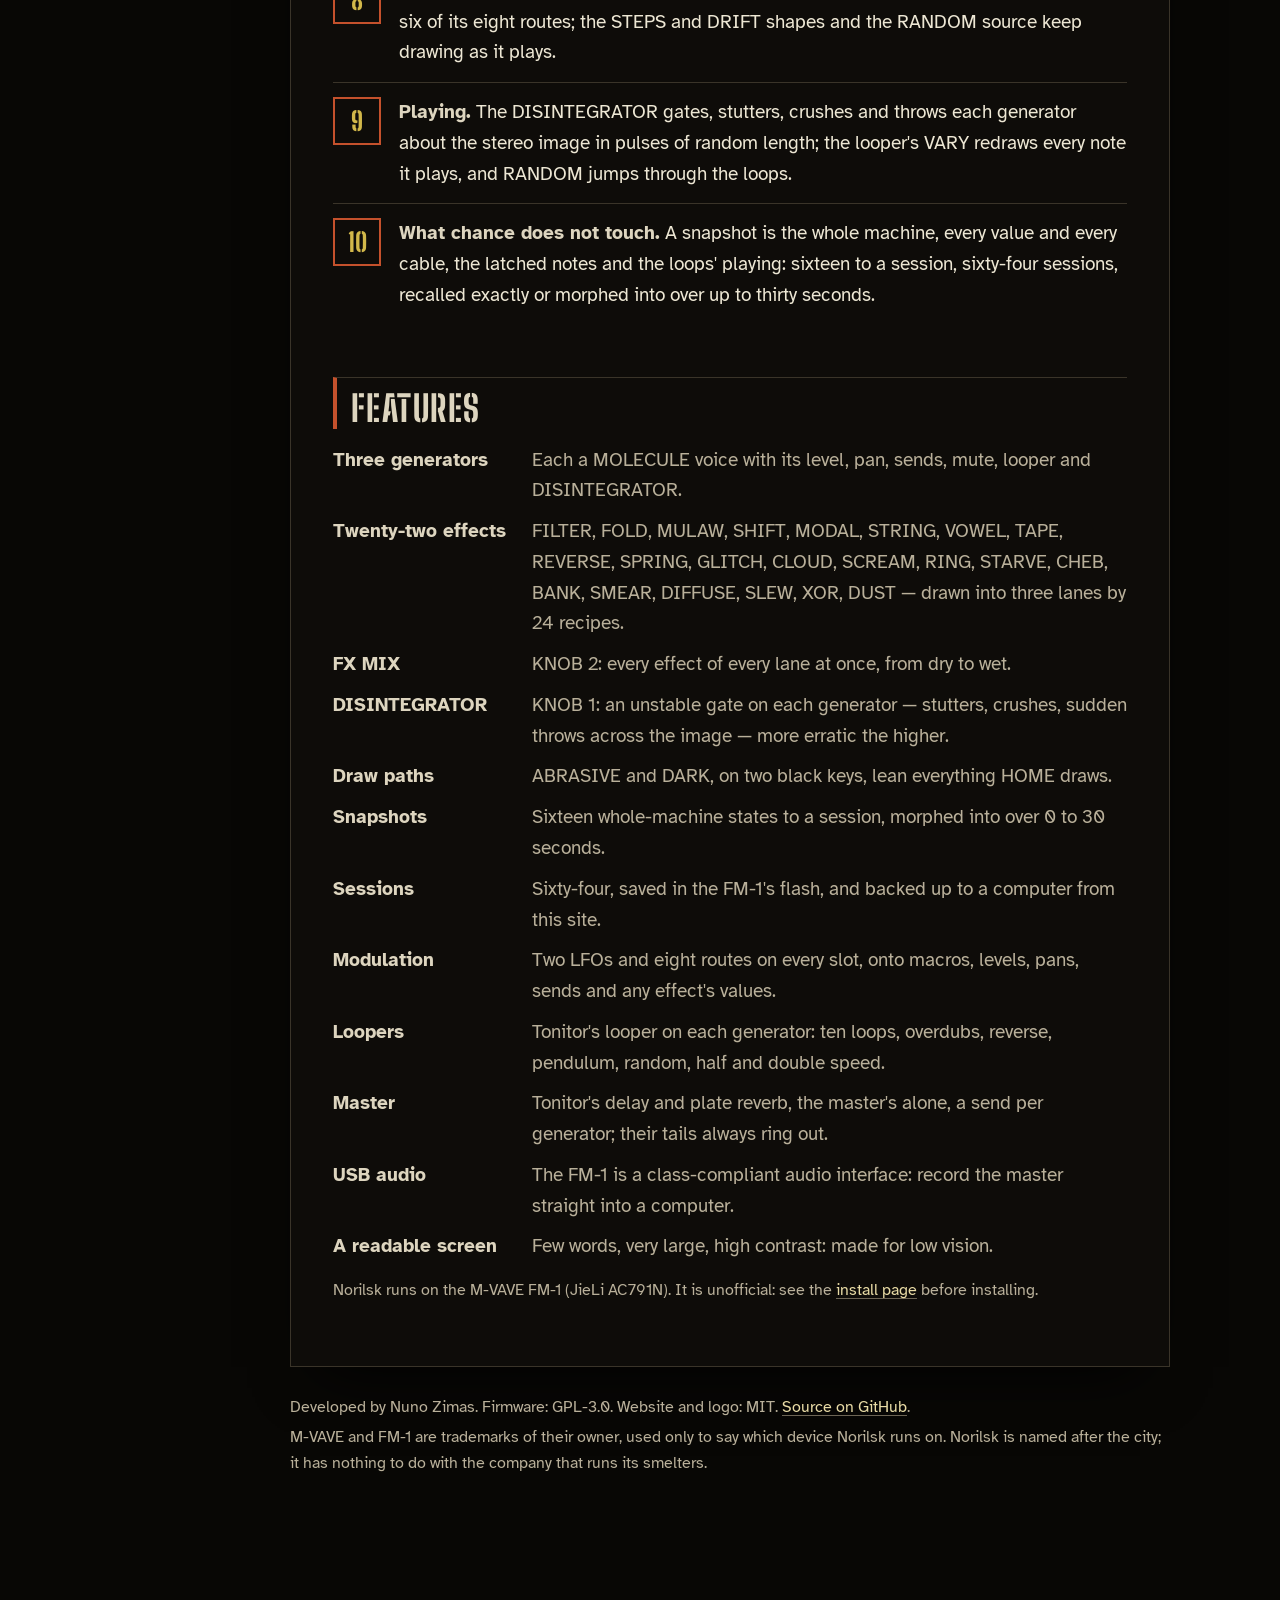
==== commit 0e359230: "Website: no logo on the home page (the side bar shows it); site regenerated (build 35) Co-Authored-B" ====
--- a/docs/index.html
+++ b/docs/index.html
@@ -10,7 +10,7 @@
 <link rel="preconnect" href="https://fonts.googleapis.com">
 <link rel="preconnect" href="https://fonts.gstatic.com" crossorigin>
 <link href="https://fonts.googleapis.com/css2?family=Atkinson+Hyperlegible:wght@400;700&family=Big+Shoulders+Stencil+Display:wght@700;800&display=swap" rel="stylesheet">
-<link rel="stylesheet" href="css/site.css?v=ca2e8b9a6d">
+<link rel="stylesheet" href="css/site.css?v=d1a6980616">
 <script src="js/demo.js?v=6032e4826e" defer></script>
 </head>
 <body>
@@ -44,7 +44,6 @@
   <div class="content">
     <main>
 <div class="hero">
-  <img class="logo" src="assets/logo-dark.svg?v=1e66f6c907" alt="Norilsk" width="448" height="80">
   <h1>M-VAVE FM-1 firmware for inhospitable soundscapes</h1>
   <p>Norilsk is not made for musical niceties. There are no pretty chords here, no polite arpeggios, no presets that
     flatter. It is made for ambient hellscapes and barren, grim atmospheres: drones that never resolve, textures that
@@ -208,6 +207,6 @@
     </footer>
   </div>
 </div>
-<script src="js/menu.js?v=ca2e8b9a6d"></script>
+<script src="js/menu.js?v=d1a6980616"></script>
 </body>
 </html>
--- a/docs/css/site.css
+++ b/docs/css/site.css
@@ -95,7 +95,6 @@
 
 /* home */
 .hero { padding: 4px 0 6px; }
-.hero .logo { display: block; width: 100%; max-width: 700px; height: auto; margin: 0 0 30px; }
 .hero h1 { font-size: 40px; line-height: 1.1; max-width: 22em; margin: 0; }
 .hero p { color: var(--fg); font-size: 21px; max-width: 36em; margin: 18px 0 0; }
 .hero p.grim { color: var(--dim); font-size: 19px; }
@@ -239,7 +238,6 @@
   main h1 { font-size: 40px; }
   main h2 { font-size: 30px; }
   .hero h1 { font-size: 31px; }
-  .hero .logo { display: none; }               /* (the bar above shows it) */
   .features { grid-template-columns: 1fr; gap: 0; }
   .features dd { margin-bottom: 10px; }
   .shot { grid-template-columns: 1fr; gap: 14px; }
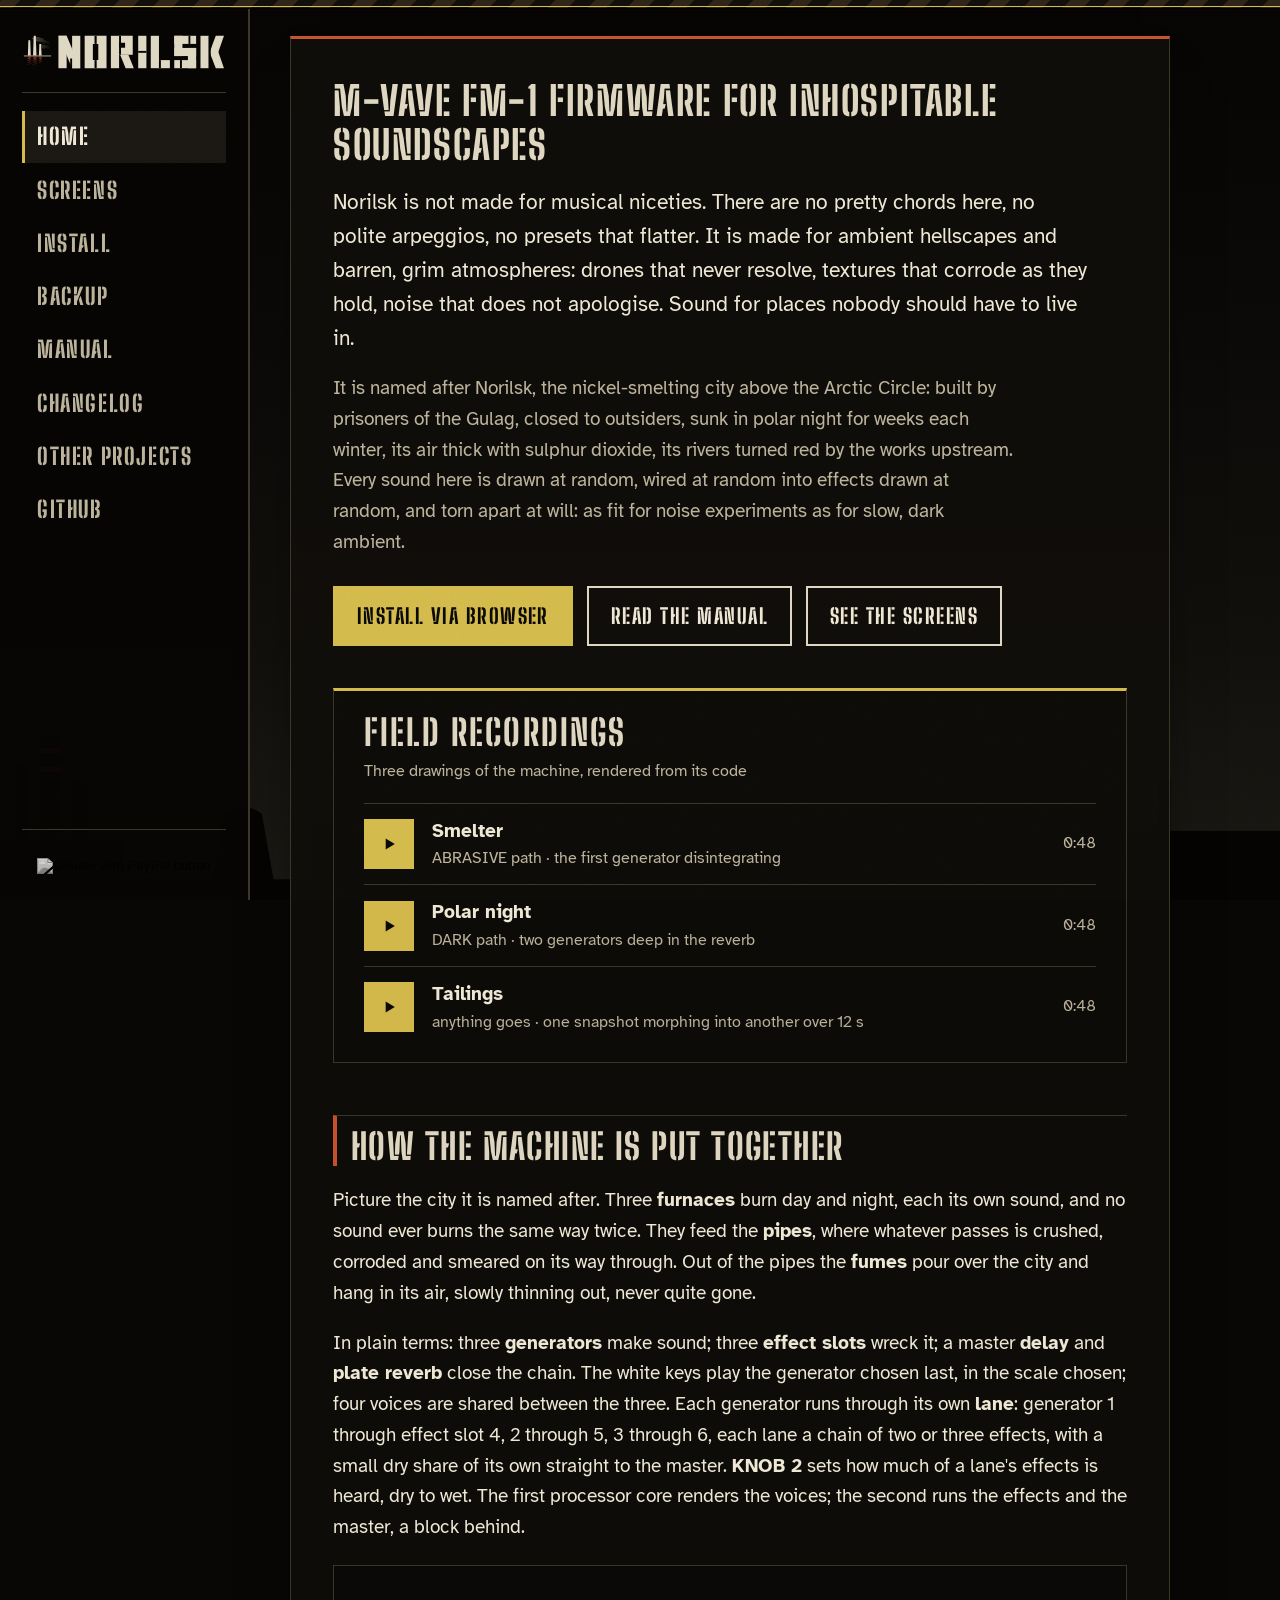
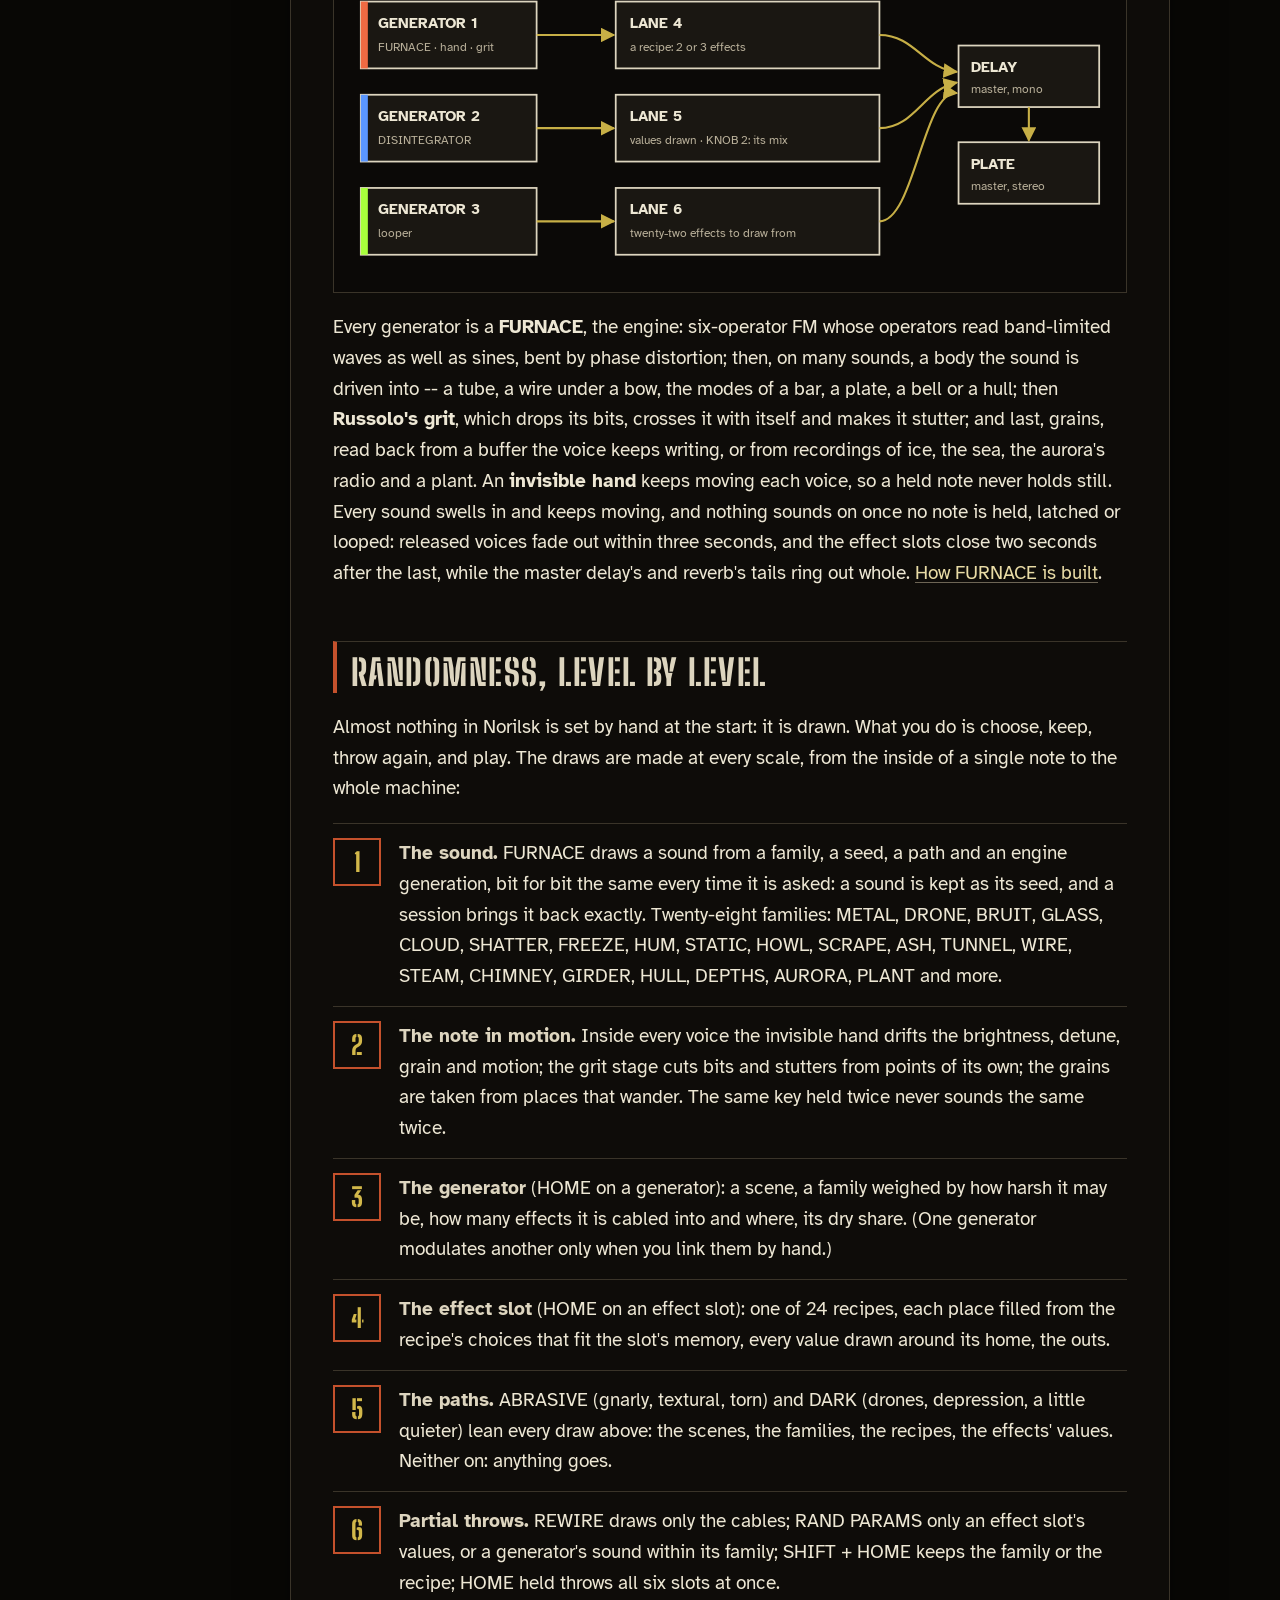
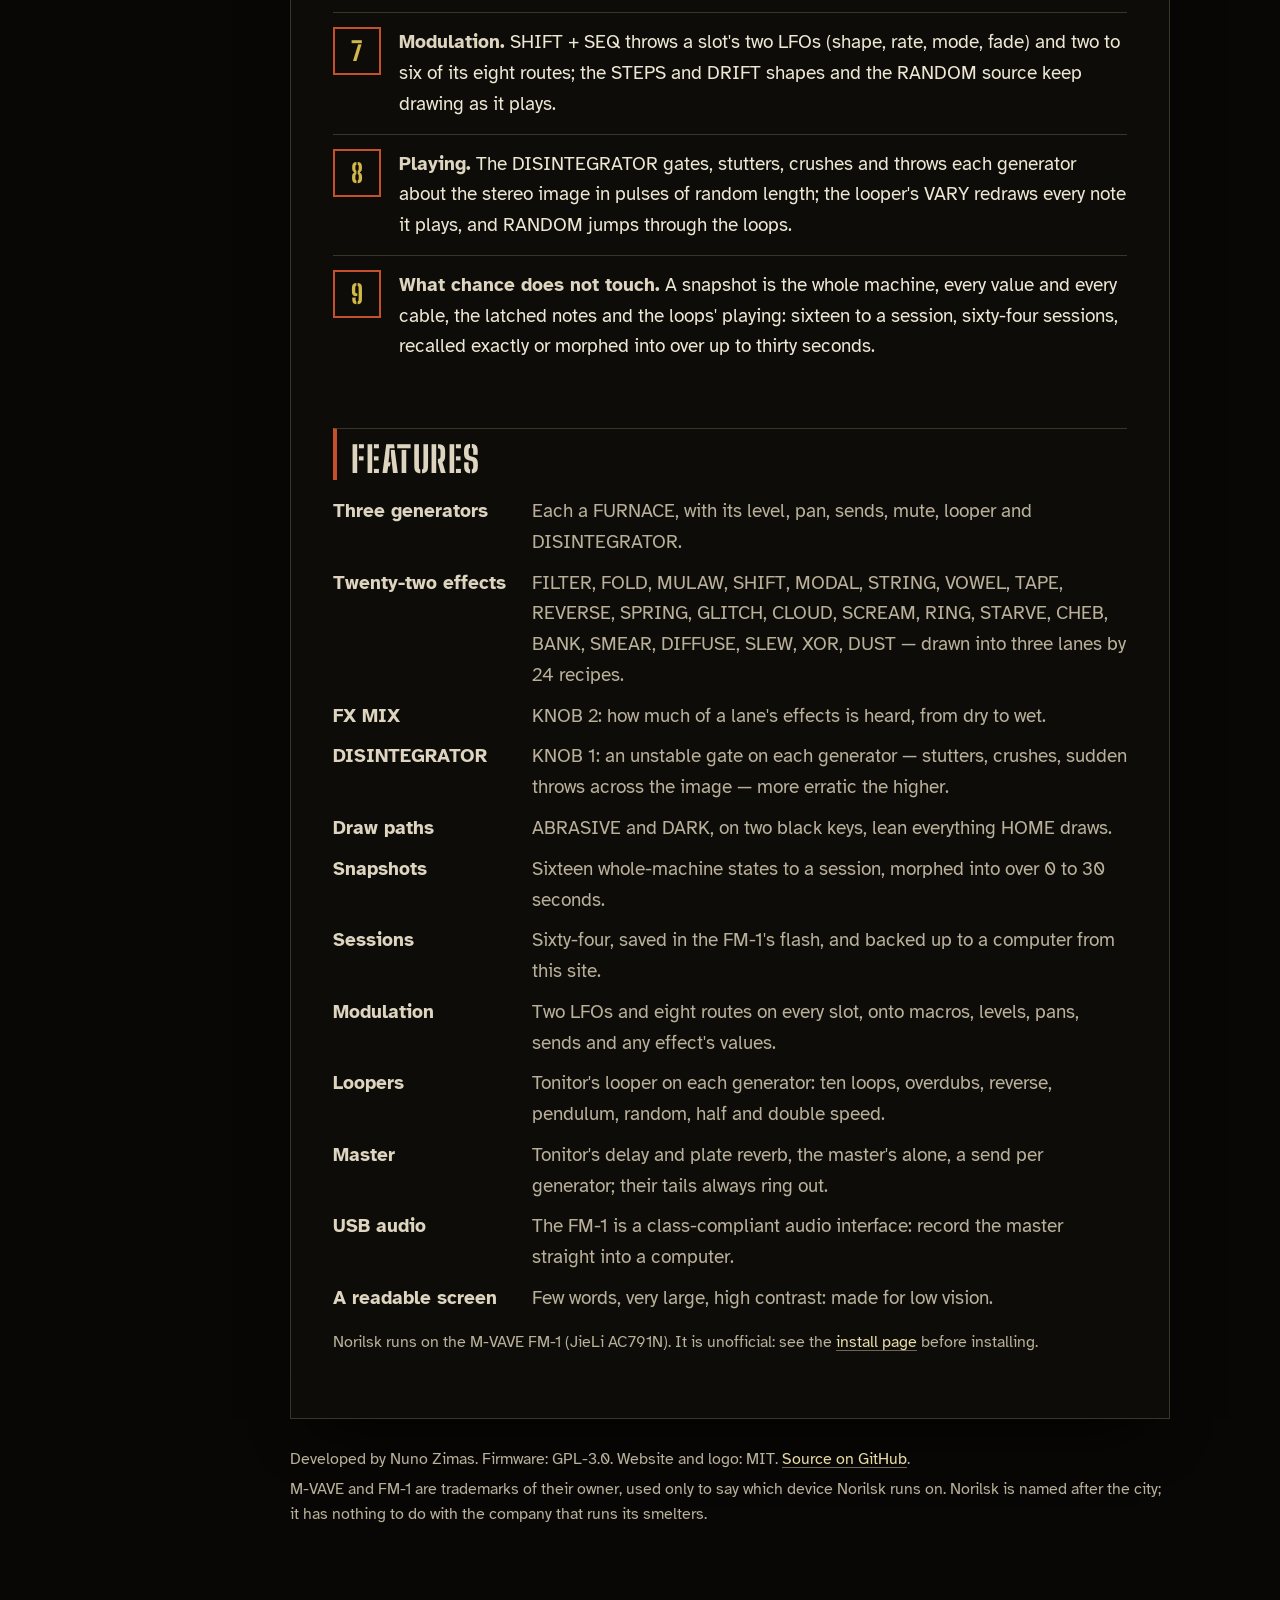
==== commit 541deecd: "The engine named FURNACE (MOLECULE before): the manual explains how it is built -- a voice stage by " ====
--- a/docs/index.html
+++ b/docs/index.html
@@ -94,14 +94,17 @@
 </section>
 
 <h2 id="machine">How the machine is put together</h2>
-<p>Three <b>generators</b> make sound; three <b>effect slots</b> wreck it; a master <b>delay</b> and <b>plate
-  reverb</b> close the chain. The white keys play the generator chosen last, in the scale chosen; four voices are shared
-  between the three. By default each generator runs through its own <b>lane</b>: generator 1 through effect slot 4,
+<p class="grim">Picture the city it is named after. Three <b>furnaces</b> burn day and night, each its own sound, and
+  no sound ever burns the same way twice. They feed the <b>pipes</b>, where whatever passes is crushed, corroded and
+  smeared on its way through. Out of the pipes the <b>fumes</b> pour over the city and hang in its air, slowly thinning
+  out, never quite gone.</p>
+<p>In plain terms: three <b>generators</b> make sound; three <b>effect slots</b> wreck it; a master <b>delay</b> and
+  <b>plate reverb</b> close the chain. The white keys play the generator chosen last, in the scale chosen; four voices
+  are shared between the three. Each generator runs through its own <b>lane</b>: generator 1 through effect slot 4,
   2 through 5, 3 through 6, each lane a chain of two or three effects, with a small dry share of its own straight to the
-  master. A session may be <b>MESH</b> instead: each generator cabled into effects anywhere, effects wired across into
-  later slots. <b>KNOB 2</b> sets how much of every effect is heard at once, dry to wet. The first processor core renders
-  the voices; the second runs the effects and the master, a block behind.</p>
-<div class="flow" role="img" aria-label="Three generators, each into its own lane of two or three effects, then the master delay and plate reverb to the output; in MESH, cables across between lanes">
+  master. <b>KNOB 2</b> sets how much of a lane's effects is heard, dry to wet. The first processor core renders the
+  voices; the second runs the effects and the master, a block behind.</p>
+<div class="flow" role="img" aria-label="Three generators, the furnaces, each into its own lane of two or three effects, the pipes, then the master delay and plate reverb, the air, to the output">
 <svg viewBox="0 0 860 330" xmlns="http://www.w3.org/2000/svg" font-family="Atkinson Hyperlegible, sans-serif" font-size="17">
   <defs><marker id="ar" viewBox="0 0 10 10" refX="9" refY="5" markerWidth="7" markerHeight="7" orient="auto"><path d="M0,0 L10,5 L0,10 z" fill="#d2b84a"/></marker></defs>
   <g fill="#1a1712" stroke="#ddd5bf" stroke-width="2">
@@ -116,8 +119,8 @@
     <text x="704" y="100">DELAY</text><text x="704" y="210">PLATE</text>
   </g>
   <g fill="#b9b09a" font-size="14">
-    <text x="30" y="76">engine · hand · grit</text><text x="30" y="182">DISINTEGRATOR</text><text x="30" y="288">looper</text>
-    <text x="316" y="76">a recipe: 2 or 3 effects</text><text x="316" y="182">values drawn · KNOB 2: FX MIX</text><text x="316" y="288">twenty-two effects to draw from</text>
+    <text x="30" y="76">FURNACE · hand · grit</text><text x="30" y="182">DISINTEGRATOR</text><text x="30" y="288">looper</text>
+    <text x="316" y="76">a recipe: 2 or 3 effects</text><text x="316" y="182">values drawn · KNOB 2: its mix</text><text x="316" y="288">twenty-two effects to draw from</text>
     <text x="704" y="124">master, mono</text><text x="704" y="234">master, stereo</text>
   </g>
   <g stroke="#d2b84a" stroke-width="2.4" fill="none" marker-end="url(#ar)" opacity="0.95">
@@ -125,27 +128,26 @@
     <path d="M600,58 C640,58 650,96 688,100"/><path d="M600,164 C640,164 650,120 688,112"/><path d="M600,270 C640,270 650,120 688,124"/>
     <path d="M770,140 L770,178"/>
   </g>
-  <g stroke="#c4512c" stroke-width="2" fill="none" stroke-dasharray="6 5" marker-end="url(#ar)">
-    <path d="M210,74 C255,94 255,150 298,152"/><path d="M500,202 C500,216 480,218 480,230"/>
-  </g>
-  <text x="126" y="116" fill="#c4512c" font-size="13">MESH only</text>
 </svg>
 </div>
-<p>Every generator is a <b>MOLECULE</b>: six-operator FM whose operators read band-limited waves as well as sines,
-  bent by phase distortion, written into a buffer of half a second and read back as grains, as a cloud or a stream of
-  pulsars. An <b>invisible hand</b> keeps moving each voice's macros, so a held note never holds still; <b>Russolo's
-  grit</b> drops its bits, crosses it with itself and makes it stutter. Every sound swells in and keeps moving, and
-  nothing sounds on once no note is held, latched or looped: released voices fade out within three seconds, and the
-  effect slots close two seconds after the last, while the master delay's and reverb's tails ring out whole.</p>
+<p>Every generator is a <b>FURNACE</b>, the engine: six-operator FM whose operators read band-limited waves as
+  well as sines, bent by phase distortion; then, on many sounds, a body the sound is driven into -- a tube, a wire under
+  a bow, the modes of a bar, a plate, a bell or a hull; then <b>Russolo's grit</b>, which drops its bits, crosses it
+  with itself and makes it stutter; and last, grains, read back from a buffer the voice keeps writing, or from
+  recordings of ice, the sea, the aurora's radio and a plant. An <b>invisible hand</b> keeps moving each voice, so a
+  held note never holds still. Every sound swells in and keeps moving, and nothing sounds on once no note is held,
+  latched or looped: released voices fade out within three seconds, and the effect slots close two seconds after the
+  last, while the master delay's and reverb's tails ring out whole. <a href="manual.html#furnace-the-engine">How
+  FURNACE is built</a>.</p>
 
 <h2 id="randomness">Randomness, level by level</h2>
 <p>Almost nothing in Norilsk is set by hand at the start: it is drawn. What you do is choose, keep, throw again, and
   play. The draws are made at every scale, from the inside of a single note to the whole machine:</p>
 <ol class="layers">
-  <li><b>The sound.</b> MOLECULE draws a sound from a family, a seed, a path and an engine generation, bit for bit
-    the same every time it is asked: a sound is kept as its seed, and a session brings it back exactly. Twenty
-    families: METAL, DRONE, BRUIT, GLASS, CLOUD, SHATTER, FREEZE, FURNACE, HUM, STATIC, HOWL, SCRAPE, DATA, ASH,
-    TUNNEL and more.</li>
+  <li><b>The sound.</b> FURNACE draws a sound from a family, a seed, a path and an engine generation, bit for bit
+    the same every time it is asked: a sound is kept as its seed, and a session brings it back exactly. Twenty-eight
+    families: METAL, DRONE, BRUIT, GLASS, CLOUD, SHATTER, FREEZE, HUM, STATIC, HOWL, SCRAPE, ASH, TUNNEL, WIRE, STEAM,
+    CHIMNEY, GIRDER, HULL, DEPTHS, AURORA, PLANT and more.</li>
   <li><b>The note in motion.</b> Inside every voice the invisible hand drifts the brightness, detune, grain and motion;
     the grit stage cuts bits and stutters from points of its own; the grains are taken from places that wander. The
     same key held twice never sounds the same twice.</li>
@@ -153,8 +155,6 @@
     is cabled into and where, its dry share. (One generator modulates another only when you link them by hand.)</li>
   <li><b>The effect slot</b> (HOME on an effect slot): one of 24 recipes, each place filled from the recipe's choices
     that fit the slot's memory, every value drawn around its home, the outs.</li>
-  <li><b>The signal flow.</b> A session is LANES -- each generator through its own lane of effects, drawn with it as part
-    of its patch: the default -- or MESH: any generator into any effect, effects across slots.</li>
   <li><b>The paths.</b> ABRASIVE (gnarly, textural, torn) and DARK (drones, depression, a little quieter) lean every
     draw above: the scenes, the families, the recipes, the effects' values. Neither on: anything goes.</li>
   <li><b>Partial throws.</b> REWIRE draws only the cables; RAND PARAMS only an effect slot's values, or a generator's
@@ -170,10 +170,10 @@
 
 <h2 id="features">Features</h2>
 <dl class="features">
-  <dt>Three generators</dt><dd>Each a MOLECULE voice with its level, pan, sends, mute, looper and DISINTEGRATOR.</dd>
+  <dt>Three generators</dt><dd>Each a FURNACE, with its level, pan, sends, mute, looper and DISINTEGRATOR.</dd>
   <dt>Twenty-two effects</dt><dd>FILTER, FOLD, MULAW, SHIFT, MODAL, STRING, VOWEL, TAPE, REVERSE, SPRING, GLITCH,
     CLOUD, SCREAM, RING, STARVE, CHEB, BANK, SMEAR, DIFFUSE, SLEW, XOR, DUST — drawn into three lanes by 24 recipes.</dd>
-  <dt>FX MIX</dt><dd>KNOB 2: every effect of every lane at once, from dry to wet.</dd>
+  <dt>FX MIX</dt><dd>KNOB 2: how much of a lane's effects is heard, from dry to wet.</dd>
   <dt>DISINTEGRATOR</dt><dd>KNOB 1: an unstable gate on each generator — stutters, crushes, sudden throws across the
     image — more erratic the higher.</dd>
   <dt>Draw paths</dt><dd>ABRASIVE and DARK, on two black keys, lean everything HOME draws.</dd>
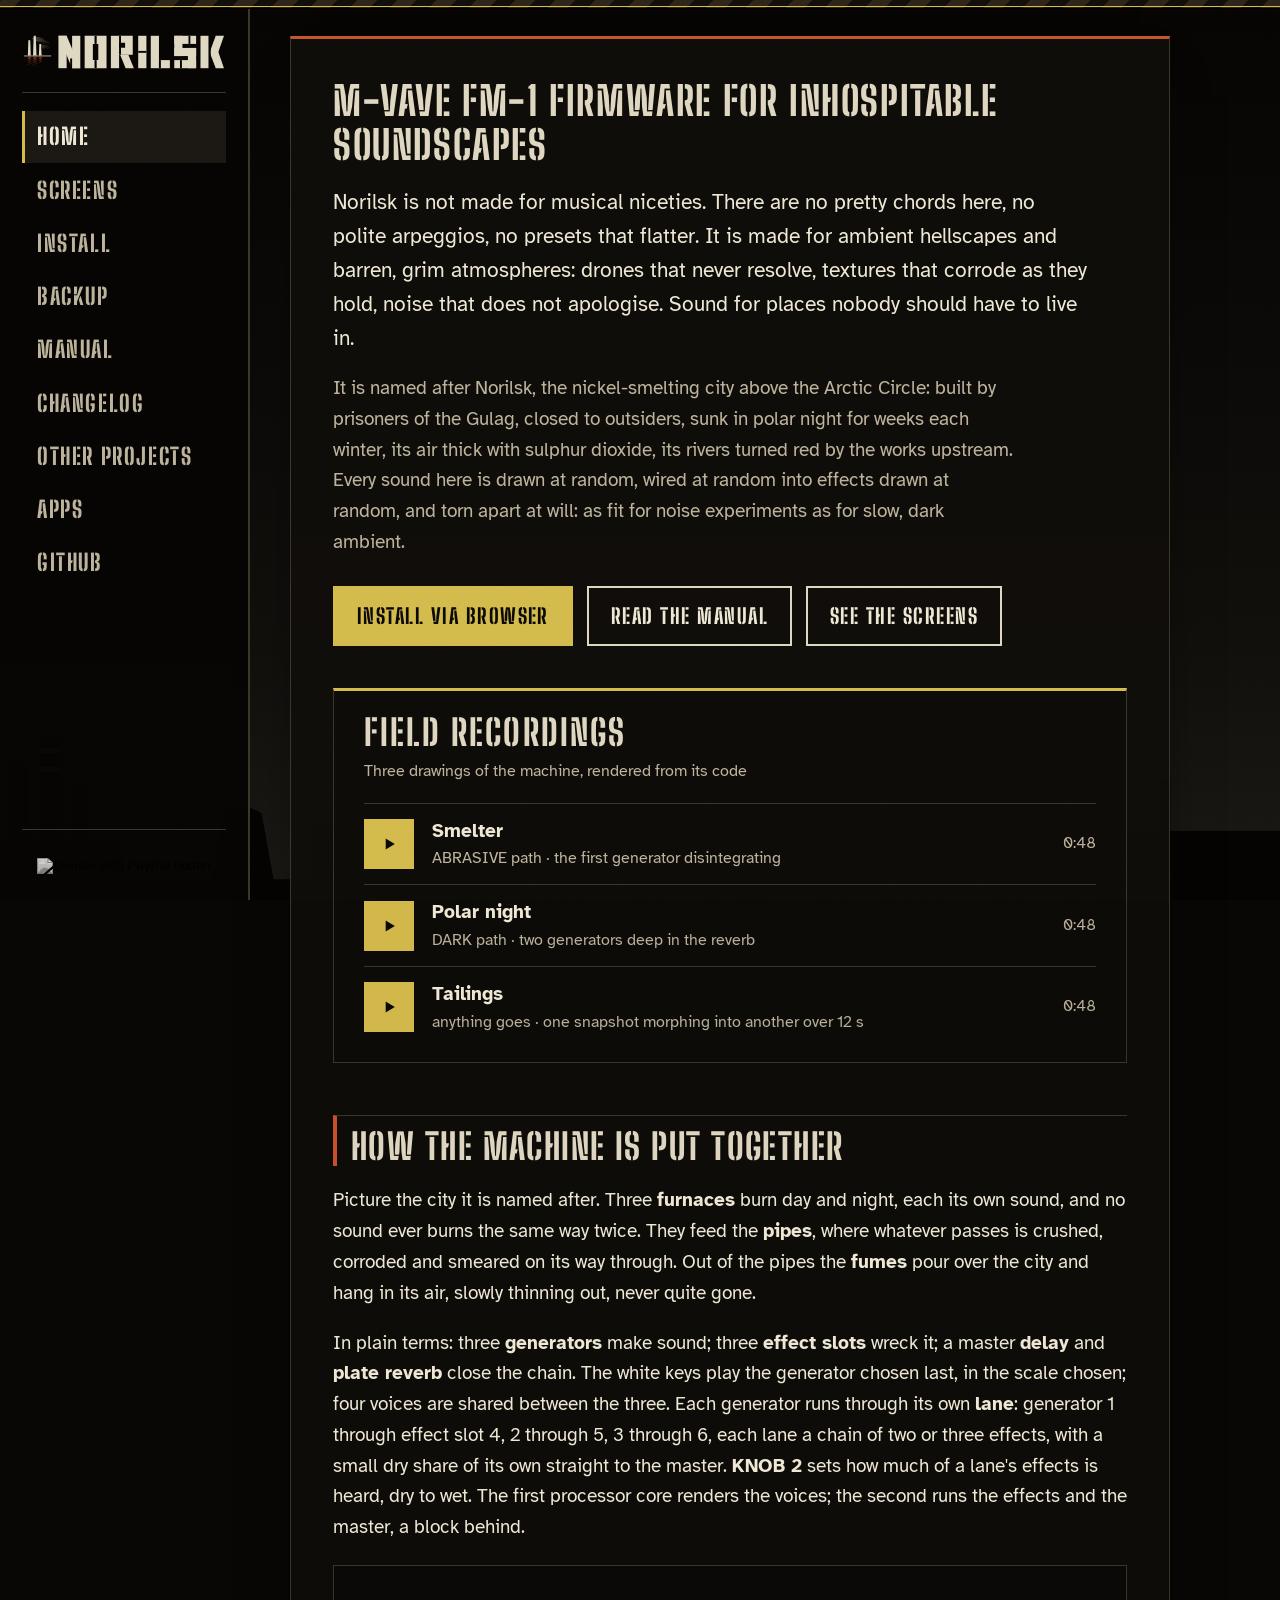
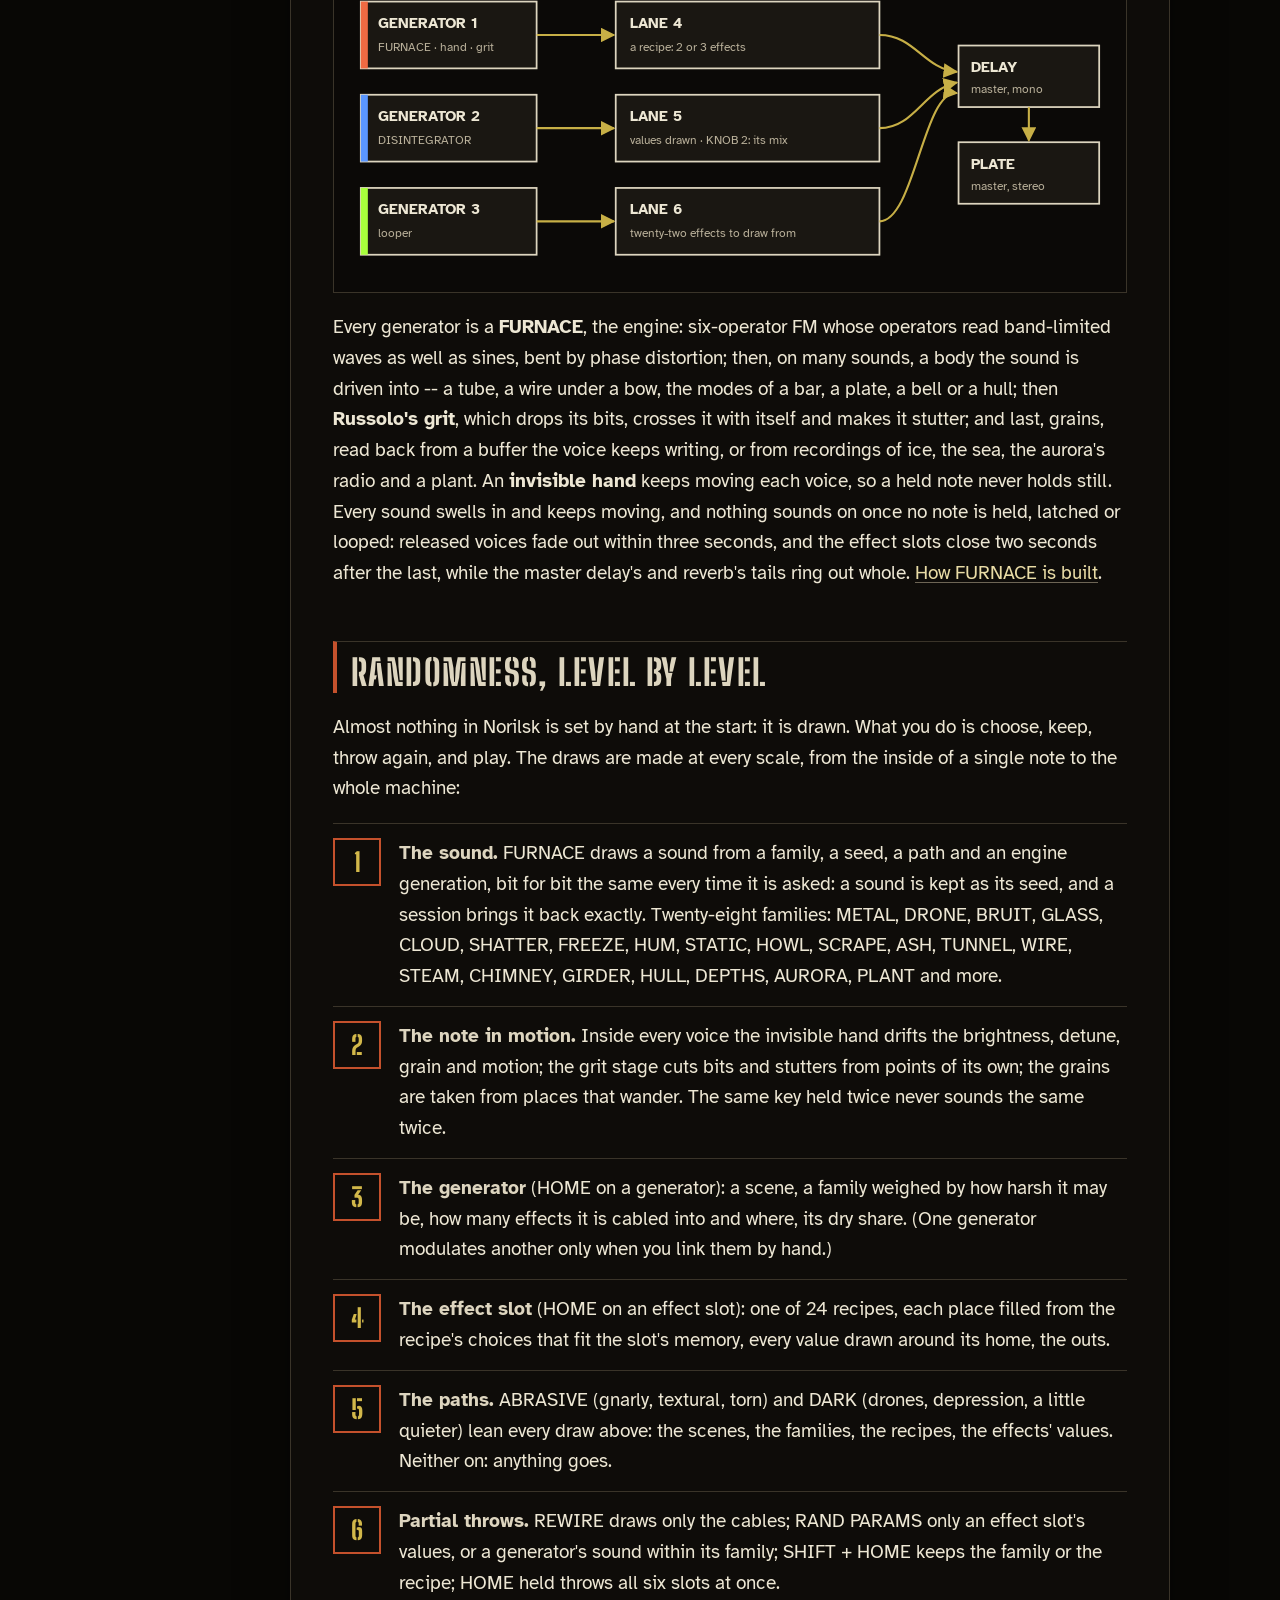
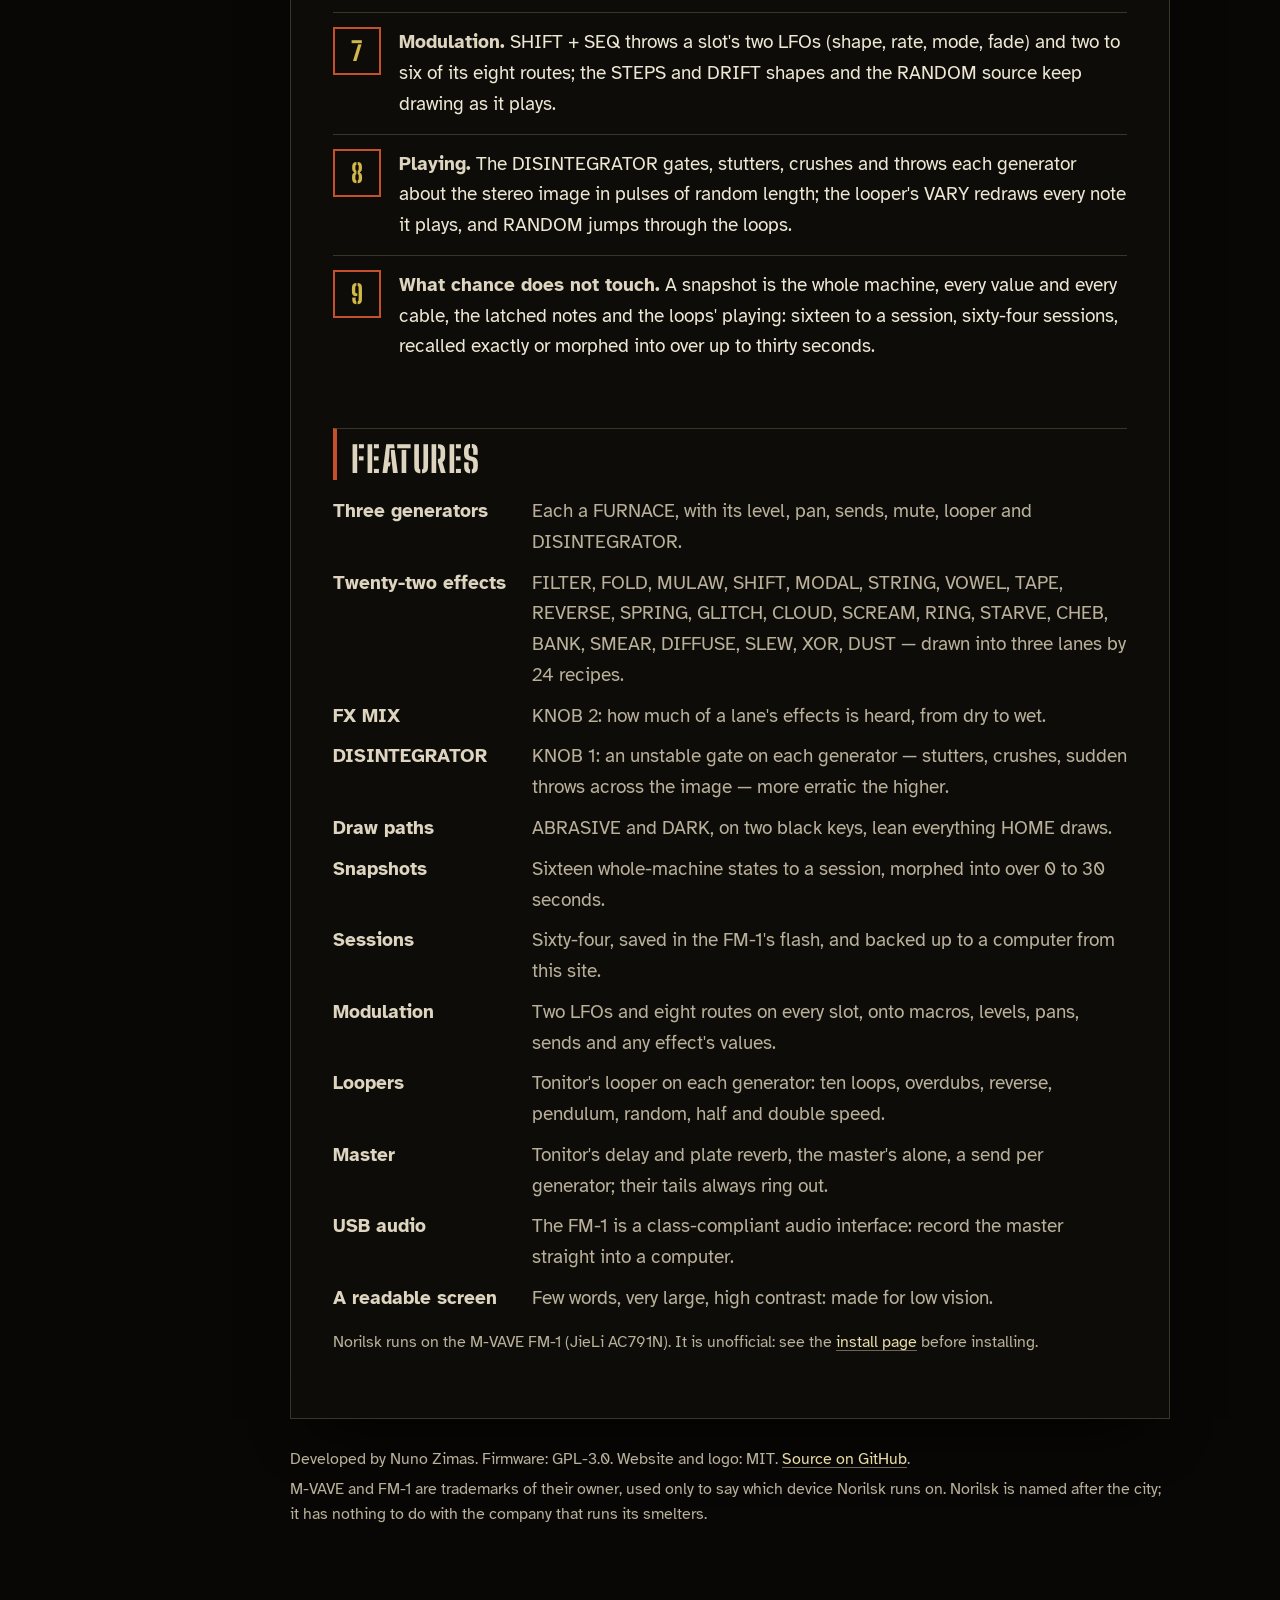
==== commit 4476c4ba: "Website: an Apps page (Vascular), linked after Other projects Co-Authored-By: Claude Opus 5.5 <norep" ====
--- a/docs/index.html
+++ b/docs/index.html
@@ -10,7 +10,7 @@
 <link rel="preconnect" href="https://fonts.googleapis.com">
 <link rel="preconnect" href="https://fonts.gstatic.com" crossorigin>
 <link href="https://fonts.googleapis.com/css2?family=Atkinson+Hyperlegible:wght@400;700&family=Big+Shoulders+Stencil+Display:wght@700;800&display=swap" rel="stylesheet">
-<link rel="stylesheet" href="css/site.css?v=d1a6980616">
+<link rel="stylesheet" href="css/site.css?v=8f4efac784">
 <script src="js/demo.js?v=6032e4826e" defer></script>
 </head>
 <body>
@@ -29,6 +29,7 @@
       <a href="manual.html">Manual</a>
       <a href="changelog.html">Changelog</a>
       <a href="projects.html">Other projects</a>
+      <a href="apps.html">Apps</a>
       <a href="https://github.com/nzimas/norilsk">GitHub</a>
     </nav>
     <div class="menu-shade" hidden></div>
@@ -137,7 +138,7 @@
   recordings of ice, the sea, the aurora's radio and a plant. An <b>invisible hand</b> keeps moving each voice, so a
   held note never holds still. Every sound swells in and keeps moving, and nothing sounds on once no note is held,
   latched or looped: released voices fade out within three seconds, and the effect slots close two seconds after the
-  last, while the master delay's and reverb's tails ring out whole. <a href="manual.html#furnace-the-engine">How
+  last, while the master delay's and reverb's tails ring out whole. <a href="manual.html#furnace-engine">How
   FURNACE is built</a>.</p>
 
 <h2 id="randomness">Randomness, level by level</h2>
@@ -207,6 +208,6 @@
     </footer>
   </div>
 </div>
-<script src="js/menu.js?v=d1a6980616"></script>
+<script src="js/menu.js?v=8f4efac784"></script>
 </body>
 </html>
--- a/docs/css/site.css
+++ b/docs/css/site.css
@@ -196,6 +196,26 @@
 .tag { display: inline-block; margin-left: 10px; padding: 1px 9px; border: 1px solid var(--line);
        color: var(--dim); font-size: 14px; font-weight: 700; vertical-align: 2px; }
 .tag.current { color: var(--fg); border-color: var(--sulphur); }
+
+/* apps */
+.apps { display: grid; grid-template-columns: minmax(0, 1fr); gap: 24px; margin: 34px 0 0; }
+.app { --accent: #e0784a; min-width: 0; background-color: var(--plate2); border: 1px solid var(--line); border-top: 4px solid var(--accent);
+       padding: 24px 28px 26px; }
+.app-head { display: flex; align-items: center; gap: 18px; }
+.app-icon { width: 72px; height: 72px; border-radius: 16px; flex: none; }
+main .app h2 { margin: 0 0 4px; padding: 0; border: 0; font-size: 34px; }
+main .app h3 { margin: 26px 0 8px; font-size: 24px; }
+.app > p { margin: 16px 0 0; }
+.app-art { display: block; width: 100%; height: auto; margin: 20px 0 0; }
+.stores { display: flex; flex-wrap: wrap; align-items: center; gap: 12px; margin: 20px 0 0; }
+.stores a { display: block; line-height: 0; border-radius: 8px; }
+.stores img { height: 44px; width: auto; }
+.shots { display: grid; grid-template-columns: repeat(2, 1fr); gap: 10px; margin: 24px 0 0; }
+.shots a { display: block; line-height: 0; border: 1px solid var(--line); overflow: hidden; }
+.shots img { width: 100%; height: auto; }
+.shots a:hover, .shots a:focus-visible { border-color: var(--accent); }
+.app-features { margin: 0; padding-left: 1.2em; }
+.app-features li { margin: 6px 0; }
 
 /* the installer and the backup page */
 .panel { background-color: var(--plate2); border: 1px solid var(--line); border-left: 4px solid var(--sulphur); padding: 24px 28px; margin-top: 20px; }
@@ -242,6 +262,10 @@
   .features dd { margin-bottom: 10px; }
   .shot { grid-template-columns: 1fr; gap: 14px; }
   .project { padding: 20px 18px 22px; }
+  .app { padding: 20px 18px 22px; }
+  main .app h2 { font-size: 28px; }
+  .app-icon { width: 56px; height: 56px; border-radius: 13px; }
+  .shots { grid-template-columns: 1fr; }
   .editions li { grid-template-columns: 1fr; }
   .ed-links { justify-content: flex-start; }
   .demo { padding: 20px 18px 10px; }
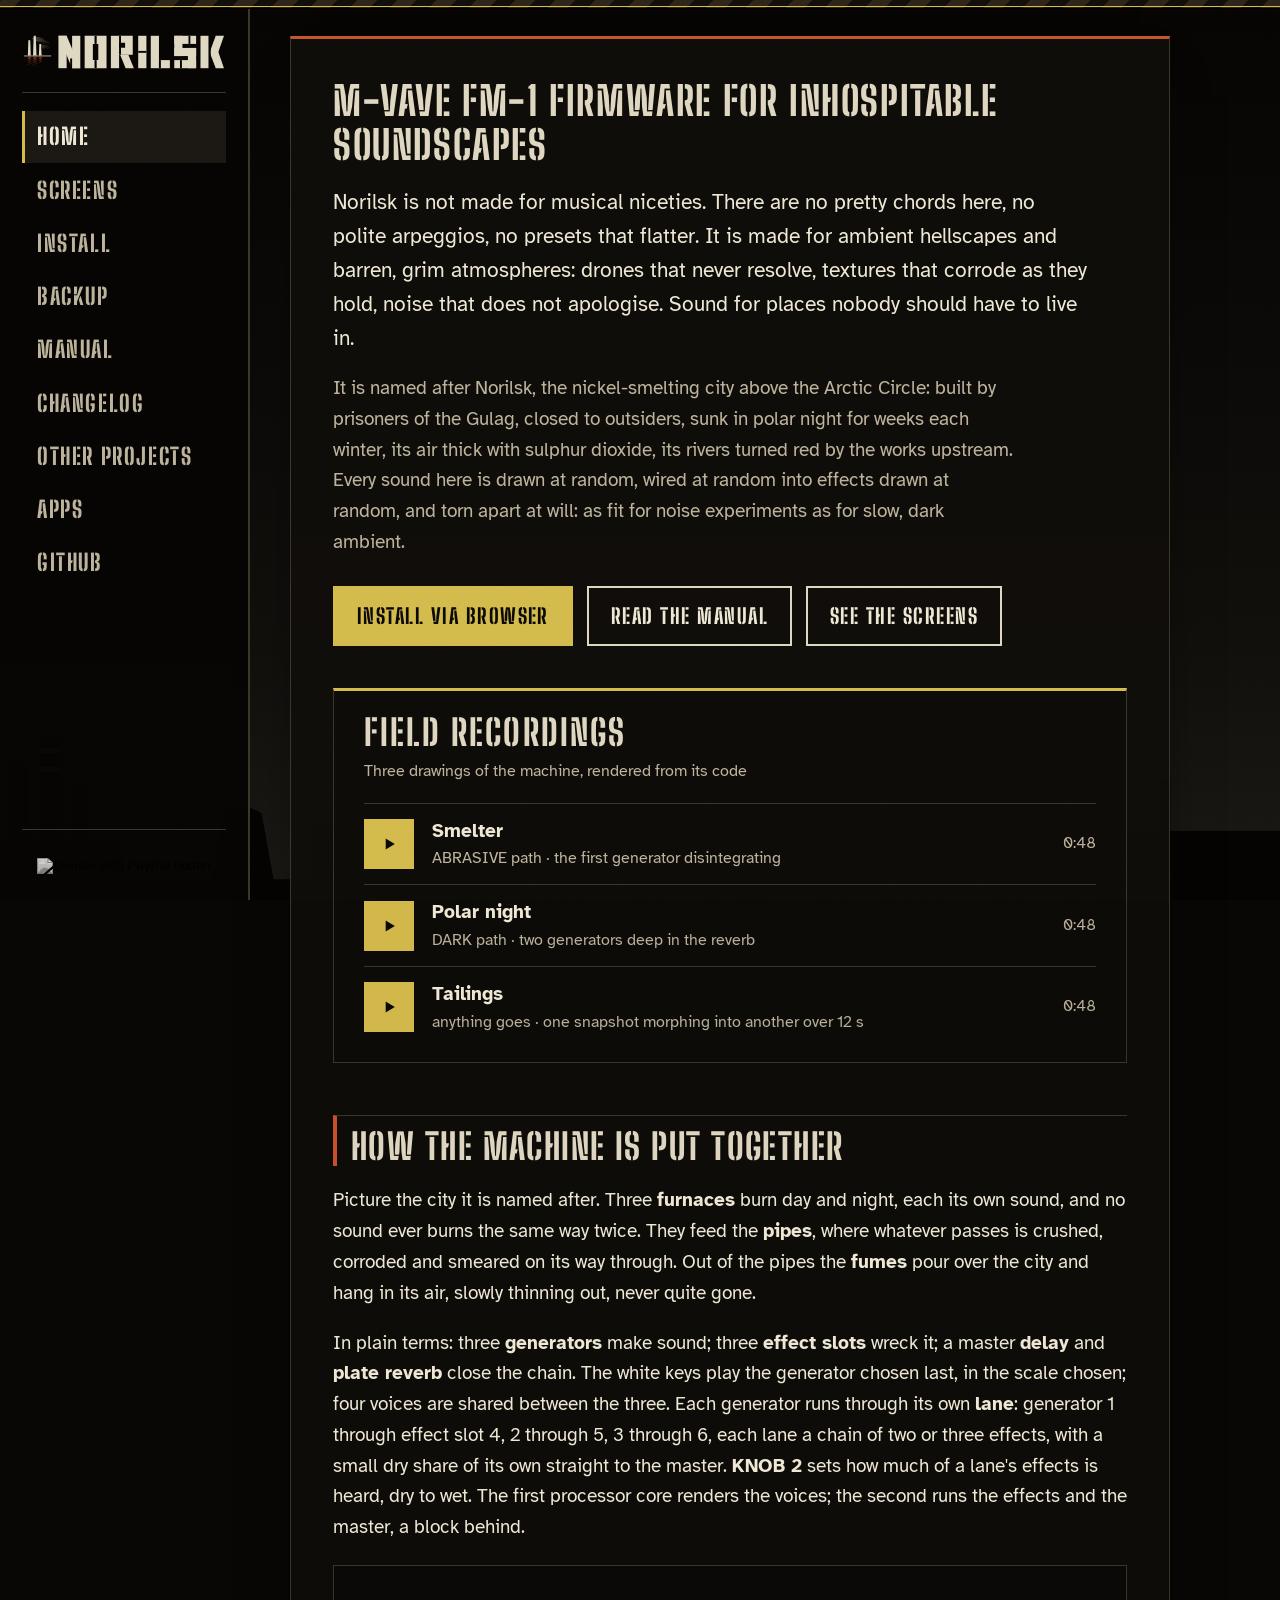
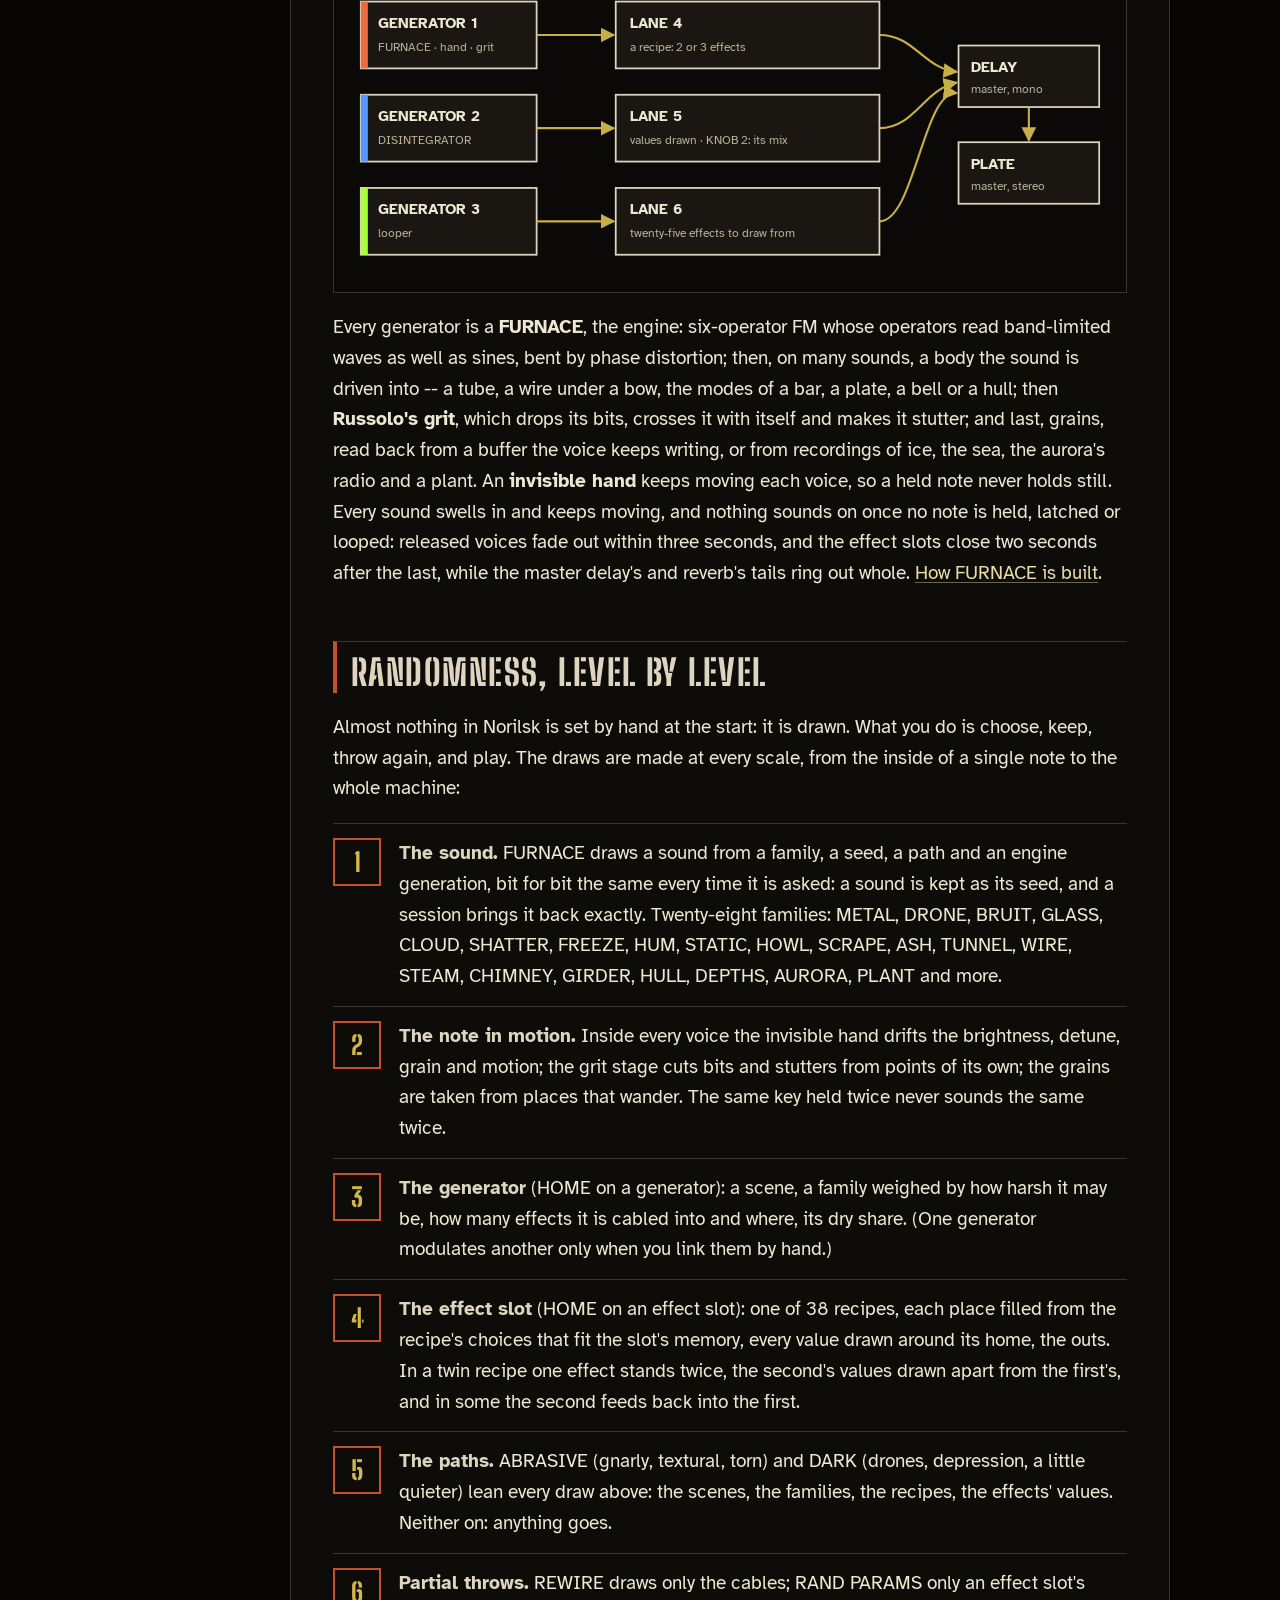
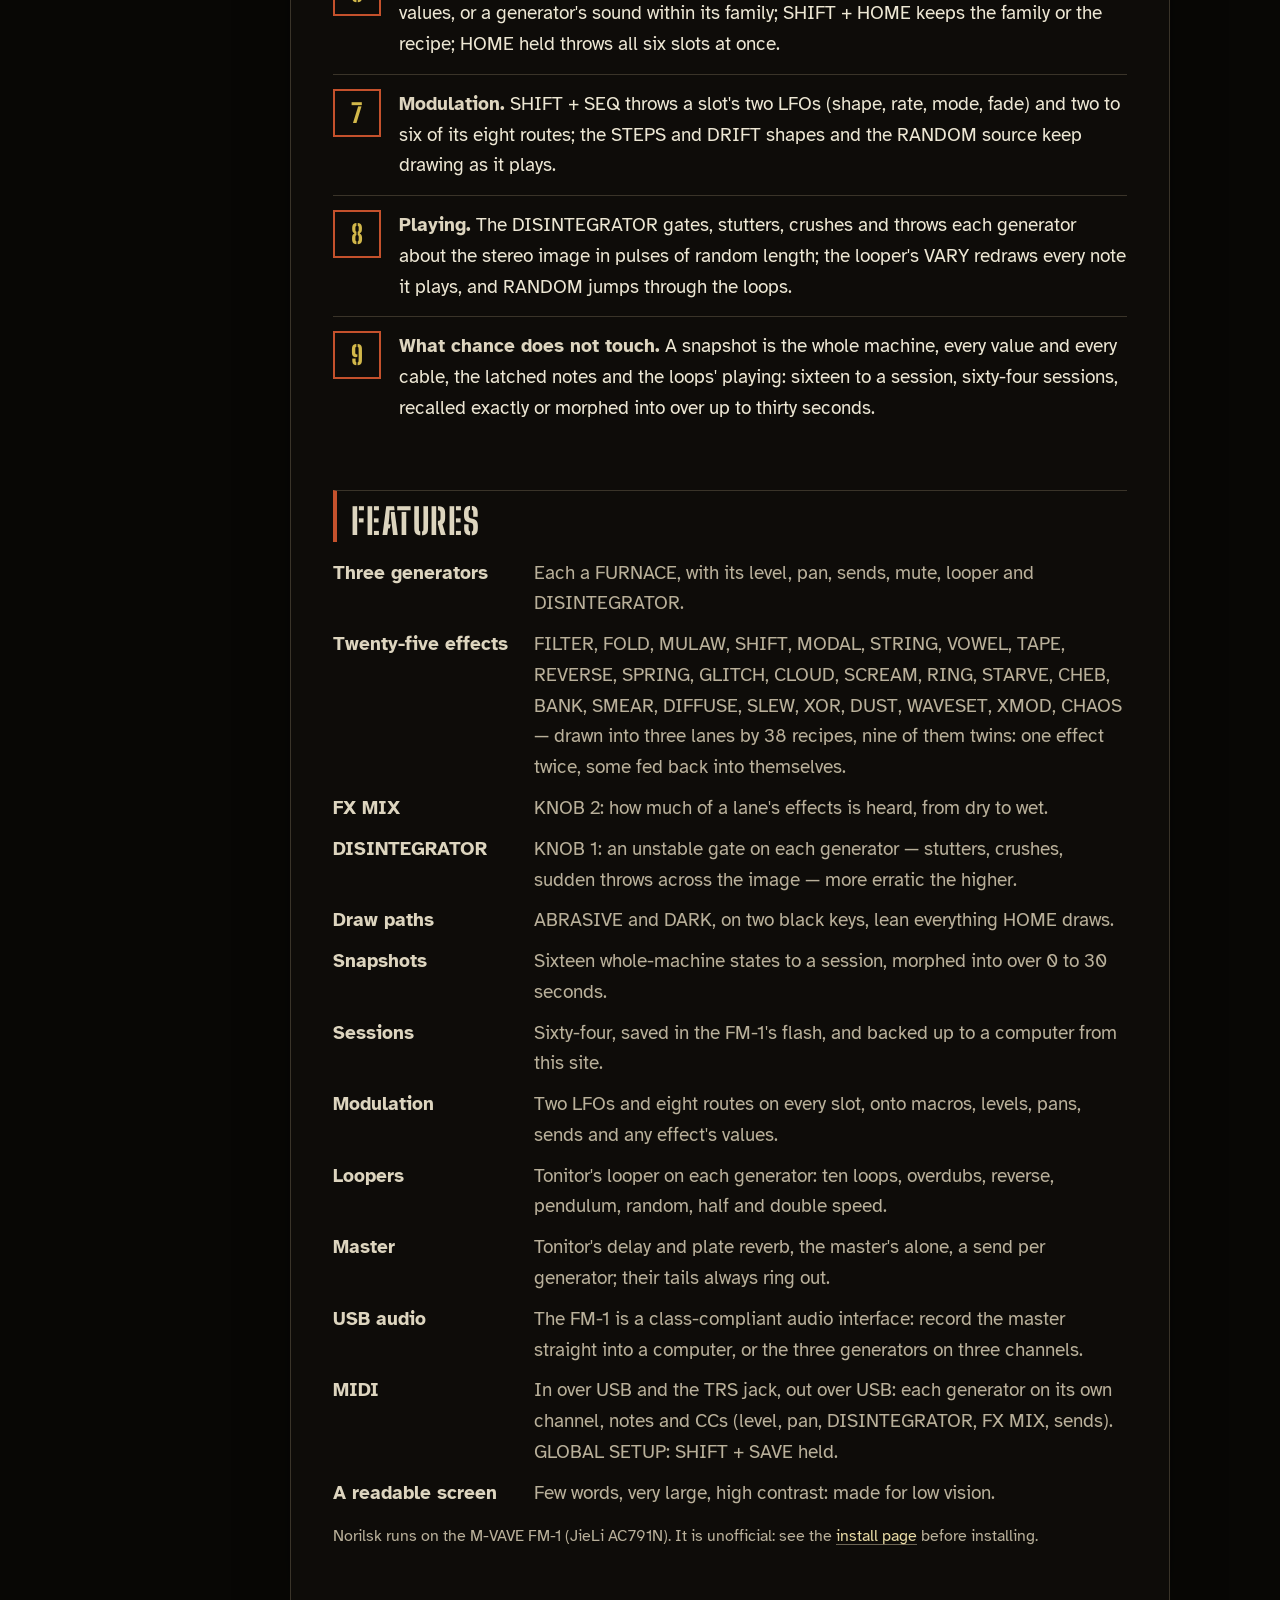
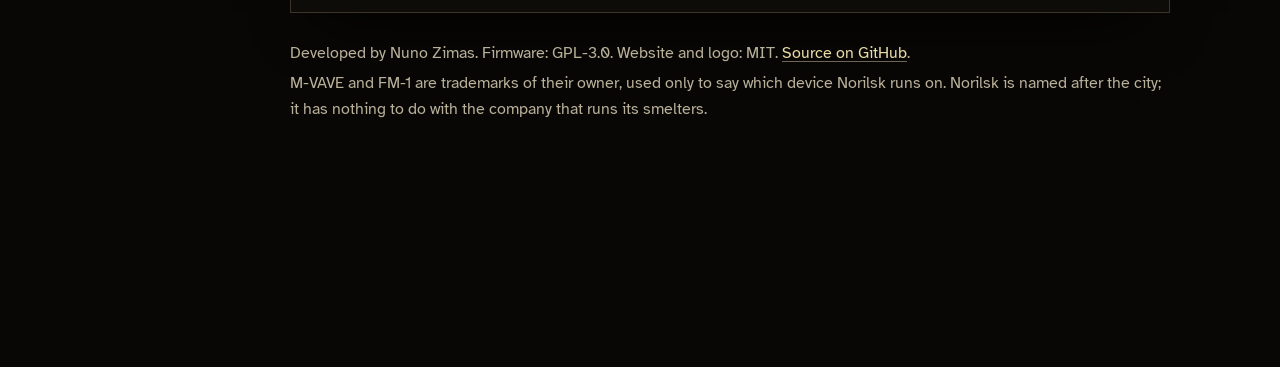
==== commit 24f46f55: "Website and manual for builds 41 to 45: GLOBAL SETUP and MIDI, USB audio TRACKS, the root glowing on" ====
--- a/docs/index.html
+++ b/docs/index.html
@@ -121,7 +121,7 @@
   </g>
   <g fill="#b9b09a" font-size="14">
     <text x="30" y="76">FURNACE · hand · grit</text><text x="30" y="182">DISINTEGRATOR</text><text x="30" y="288">looper</text>
-    <text x="316" y="76">a recipe: 2 or 3 effects</text><text x="316" y="182">values drawn · KNOB 2: its mix</text><text x="316" y="288">twenty-two effects to draw from</text>
+    <text x="316" y="76">a recipe: 2 or 3 effects</text><text x="316" y="182">values drawn · KNOB 2: its mix</text><text x="316" y="288">twenty-five effects to draw from</text>
     <text x="704" y="124">master, mono</text><text x="704" y="234">master, stereo</text>
   </g>
   <g stroke="#d2b84a" stroke-width="2.4" fill="none" marker-end="url(#ar)" opacity="0.95">
@@ -154,8 +154,9 @@
     same key held twice never sounds the same twice.</li>
   <li><b>The generator</b> (HOME on a generator): a scene, a family weighed by how harsh it may be, how many effects it
     is cabled into and where, its dry share. (One generator modulates another only when you link them by hand.)</li>
-  <li><b>The effect slot</b> (HOME on an effect slot): one of 24 recipes, each place filled from the recipe's choices
-    that fit the slot's memory, every value drawn around its home, the outs.</li>
+  <li><b>The effect slot</b> (HOME on an effect slot): one of 38 recipes, each place filled from the recipe's choices
+    that fit the slot's memory, every value drawn around its home, the outs. In a twin recipe one effect stands twice,
+    the second's values drawn apart from the first's, and in some the second feeds back into the first.</li>
   <li><b>The paths.</b> ABRASIVE (gnarly, textural, torn) and DARK (drones, depression, a little quieter) lean every
     draw above: the scenes, the families, the recipes, the effects' values. Neither on: anything goes.</li>
   <li><b>Partial throws.</b> REWIRE draws only the cables; RAND PARAMS only an effect slot's values, or a generator's
@@ -172,8 +173,9 @@
 <h2 id="features">Features</h2>
 <dl class="features">
   <dt>Three generators</dt><dd>Each a FURNACE, with its level, pan, sends, mute, looper and DISINTEGRATOR.</dd>
-  <dt>Twenty-two effects</dt><dd>FILTER, FOLD, MULAW, SHIFT, MODAL, STRING, VOWEL, TAPE, REVERSE, SPRING, GLITCH,
-    CLOUD, SCREAM, RING, STARVE, CHEB, BANK, SMEAR, DIFFUSE, SLEW, XOR, DUST — drawn into three lanes by 24 recipes.</dd>
+  <dt>Twenty-five effects</dt><dd>FILTER, FOLD, MULAW, SHIFT, MODAL, STRING, VOWEL, TAPE, REVERSE, SPRING, GLITCH,
+    CLOUD, SCREAM, RING, STARVE, CHEB, BANK, SMEAR, DIFFUSE, SLEW, XOR, DUST, WAVESET, XMOD, CHAOS — drawn into three
+    lanes by 38 recipes, nine of them twins: one effect twice, some fed back into themselves.</dd>
   <dt>FX MIX</dt><dd>KNOB 2: how much of a lane's effects is heard, from dry to wet.</dd>
   <dt>DISINTEGRATOR</dt><dd>KNOB 1: an unstable gate on each generator — stutters, crushes, sudden throws across the
     image — more erratic the higher.</dd>
@@ -186,7 +188,10 @@
     double speed.</dd>
   <dt>Master</dt><dd>Tonitor's delay and plate reverb, the master's alone, a send per generator; their tails always ring
     out.</dd>
-  <dt>USB audio</dt><dd>The FM-1 is a class-compliant audio interface: record the master straight into a computer.</dd>
+  <dt>USB audio</dt><dd>The FM-1 is a class-compliant audio interface: record the master straight into a computer, or
+    the three generators on three channels.</dd>
+  <dt>MIDI</dt><dd>In over USB and the TRS jack, out over USB: each generator on its own channel, notes and CCs (level,
+    pan, DISINTEGRATOR, FX MIX, sends). GLOBAL SETUP: SHIFT + SAVE held.</dd>
   <dt>A readable screen</dt><dd>Few words, very large, high contrast: made for low vision.</dd>
 </dl>
 <p class="note">Norilsk runs on the M-VAVE FM-1 (JieLi AC791N). It is unofficial: see the
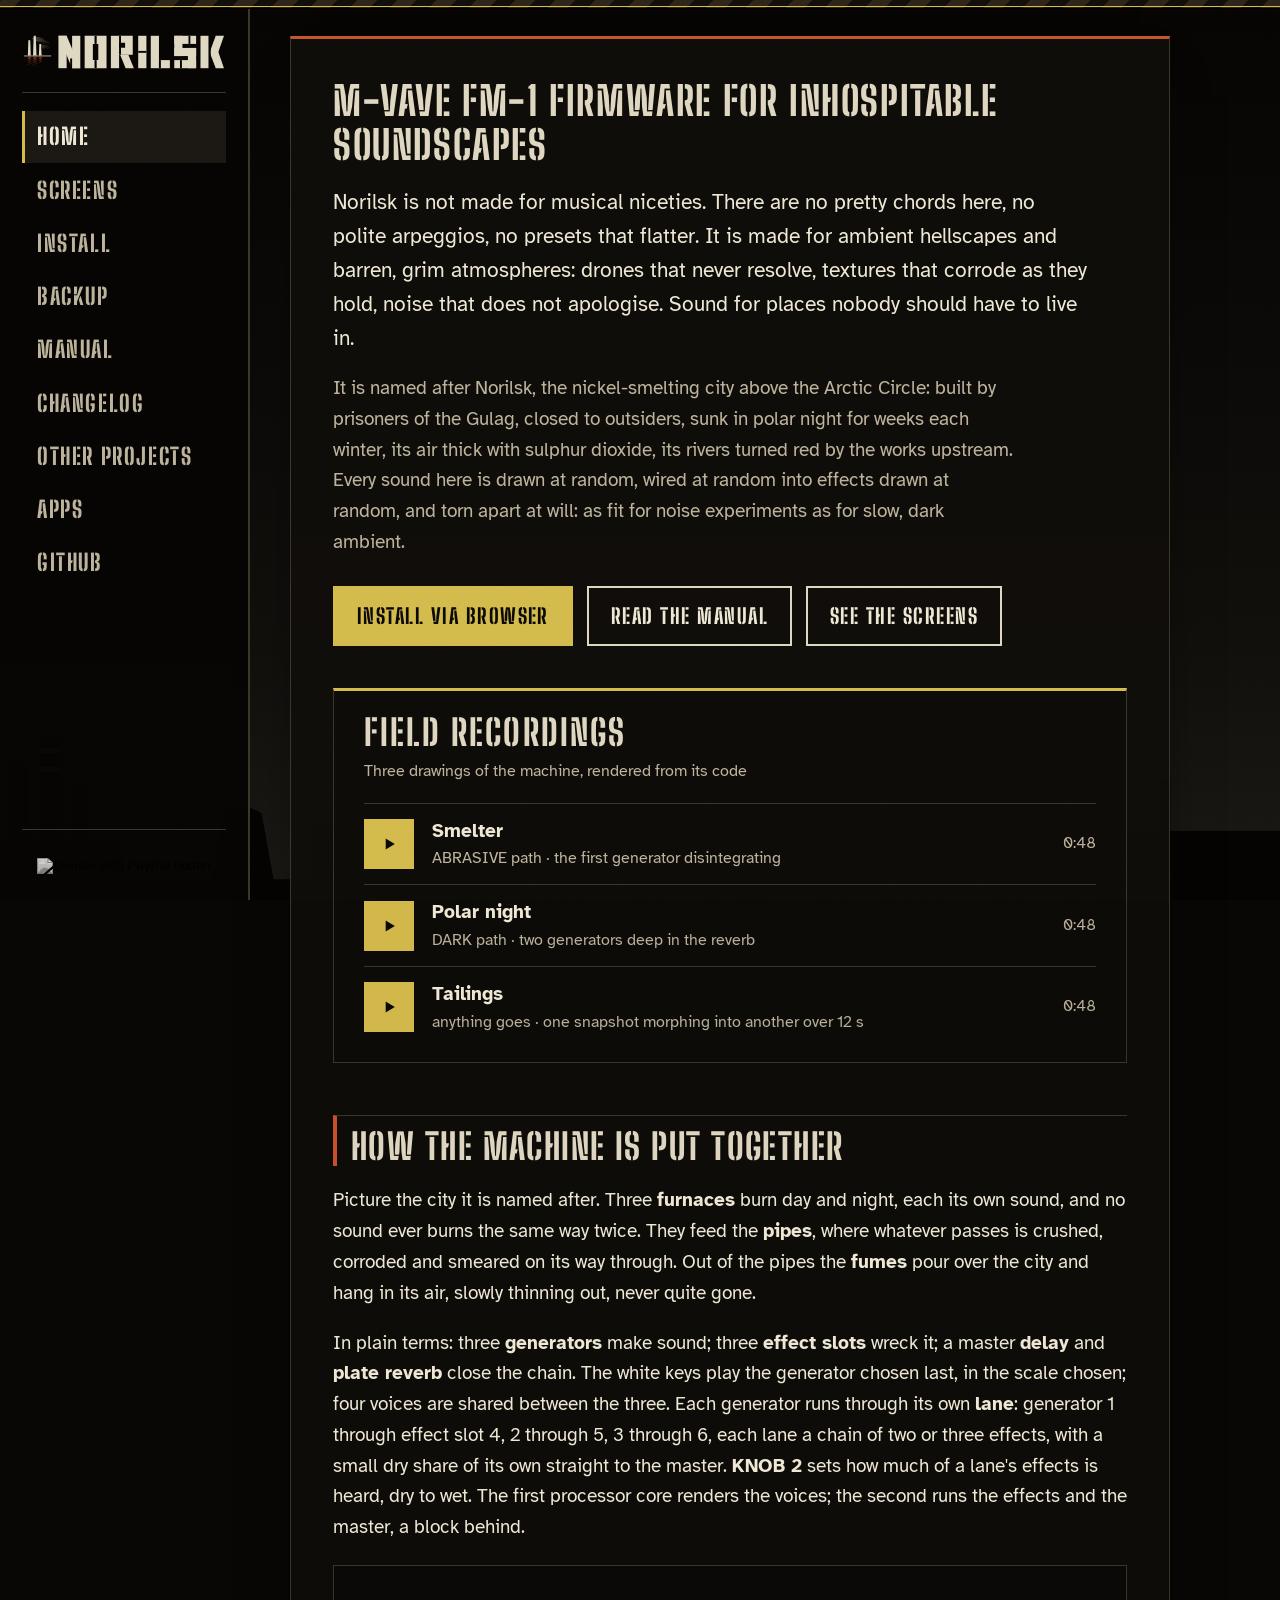
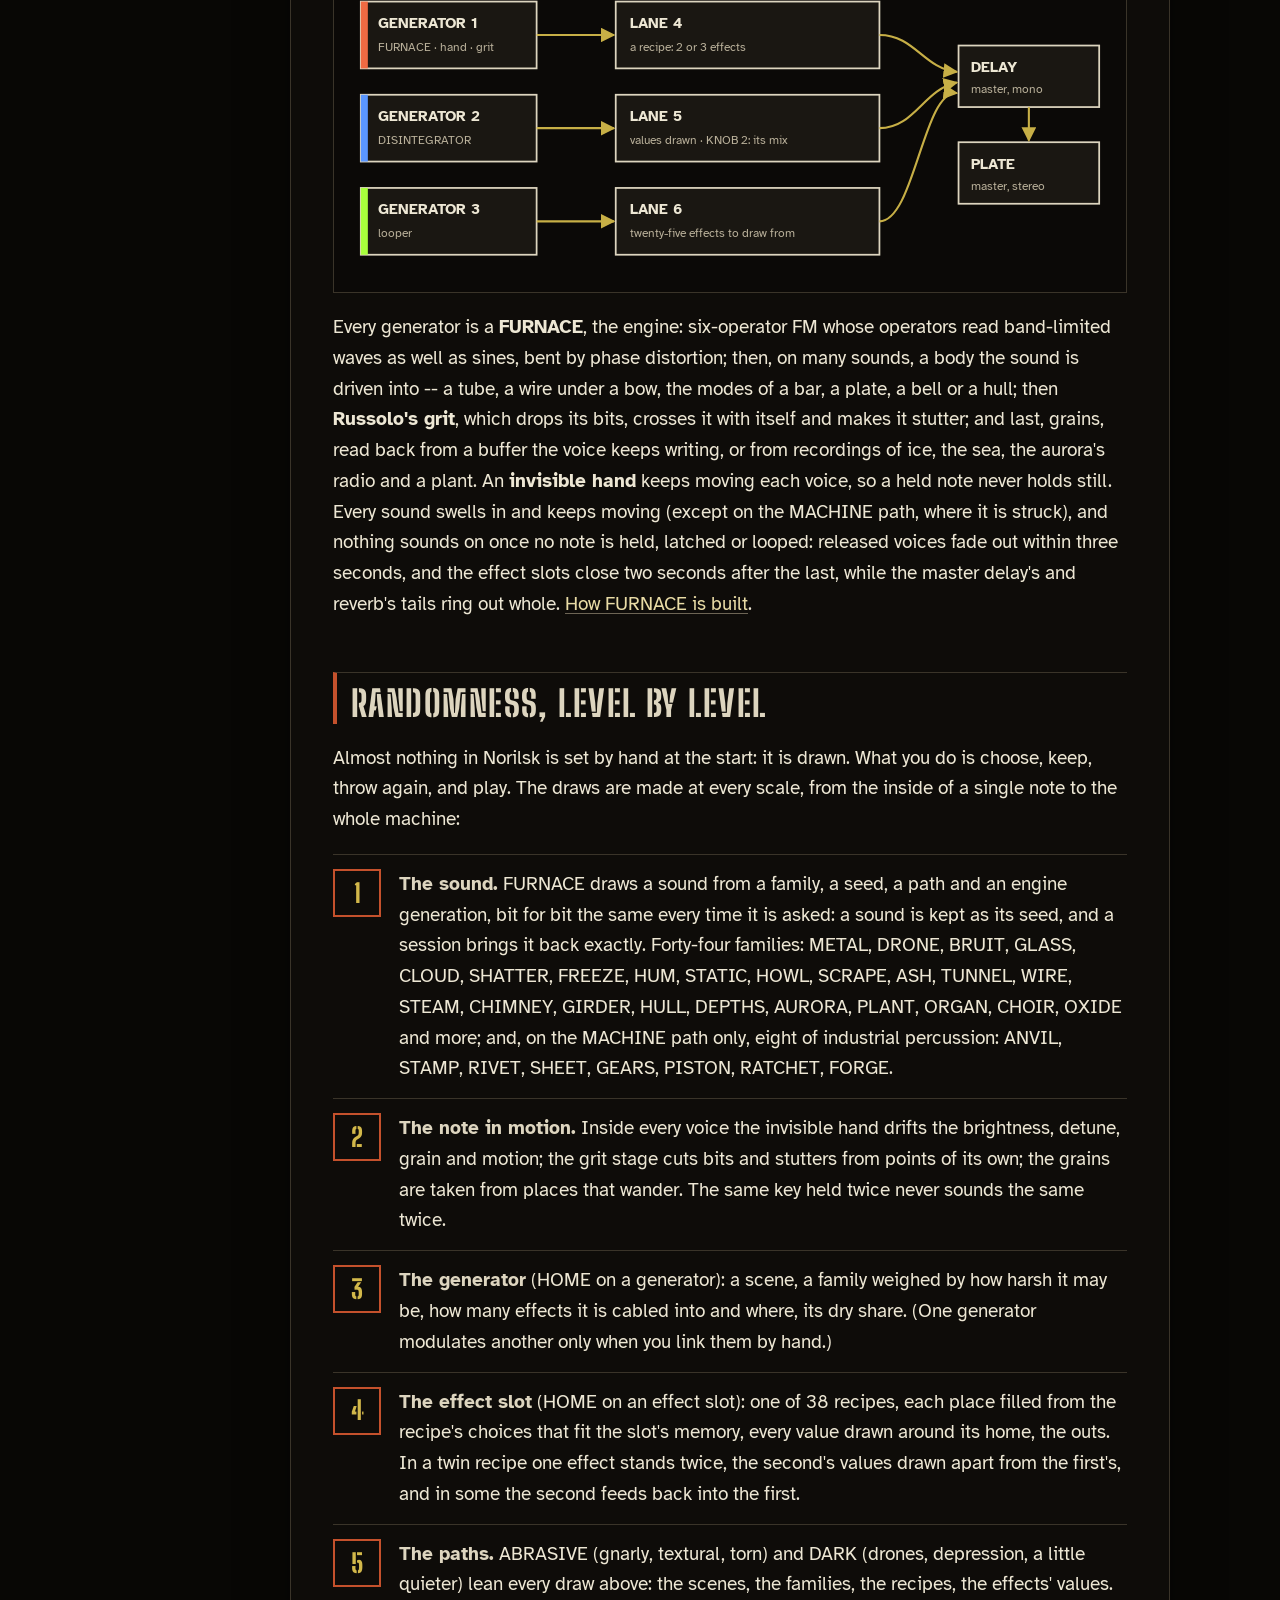
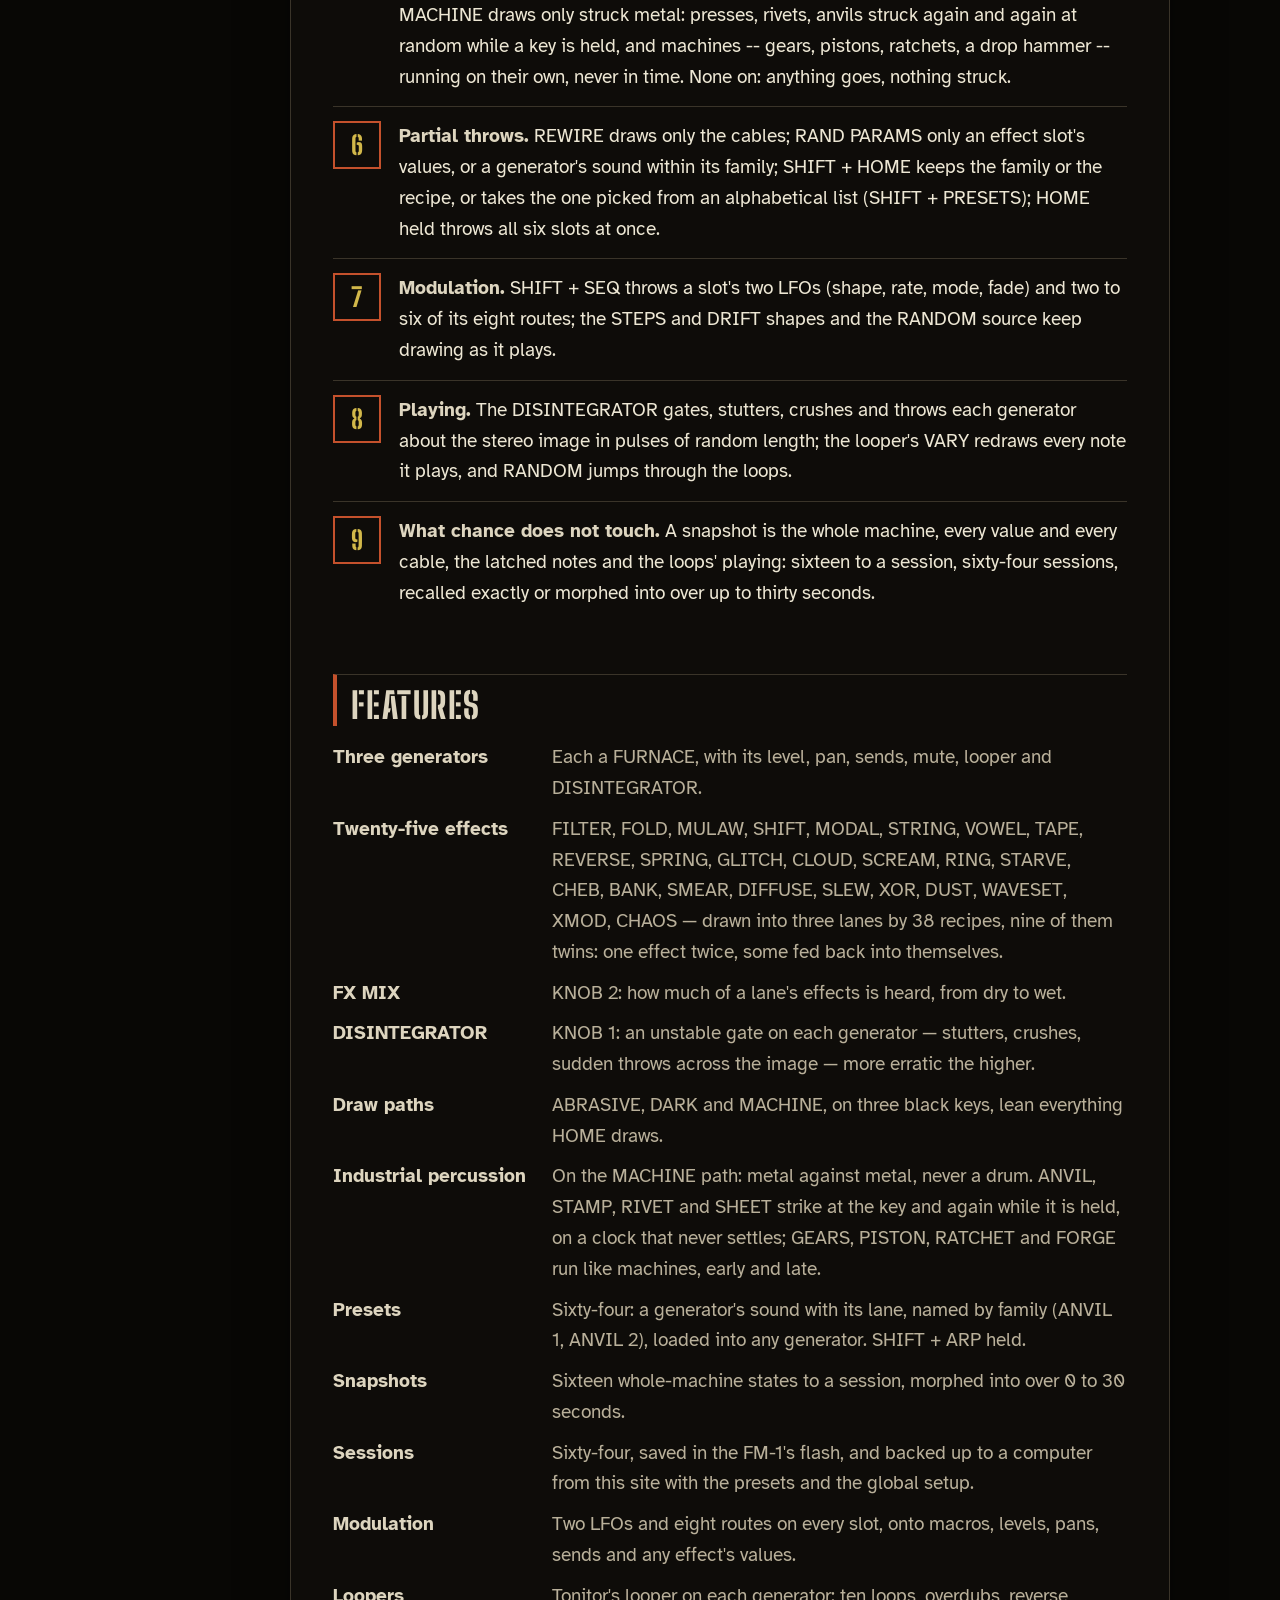
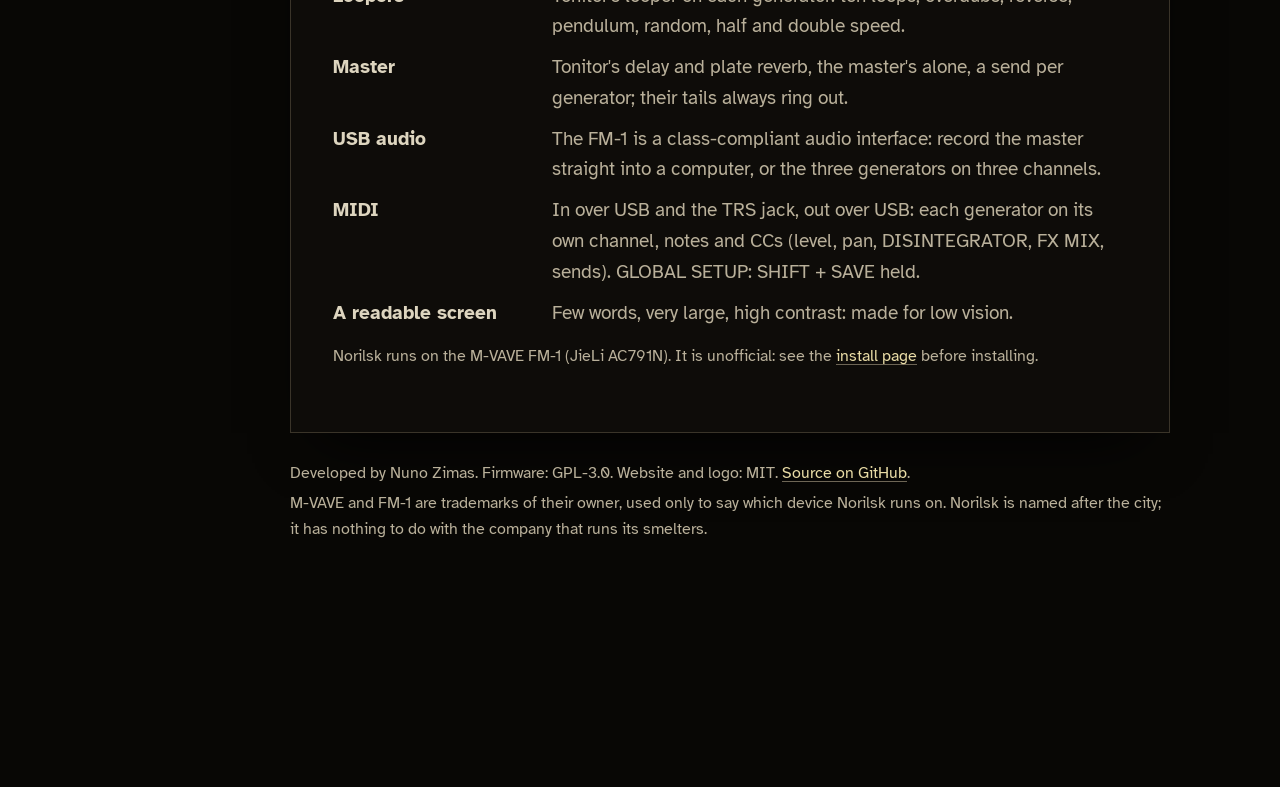
==== commit bafd91cf: "Website and manual for builds 46 to 48: presets, the MACHINE path and its industrial percussion, the" ====
--- a/docs/index.html
+++ b/docs/index.html
@@ -136,8 +136,8 @@
   a bow, the modes of a bar, a plate, a bell or a hull; then <b>Russolo's grit</b>, which drops its bits, crosses it
   with itself and makes it stutter; and last, grains, read back from a buffer the voice keeps writing, or from
   recordings of ice, the sea, the aurora's radio and a plant. An <b>invisible hand</b> keeps moving each voice, so a
-  held note never holds still. Every sound swells in and keeps moving, and nothing sounds on once no note is held,
-  latched or looped: released voices fade out within three seconds, and the effect slots close two seconds after the
+  held note never holds still. Every sound swells in and keeps moving (except on the MACHINE path, where it is struck),
+  and nothing sounds on once no note is held, latched or looped: released voices fade out within three seconds, and the effect slots close two seconds after the
   last, while the master delay's and reverb's tails ring out whole. <a href="manual.html#furnace-engine">How
   FURNACE is built</a>.</p>
 
@@ -146,9 +146,10 @@
   play. The draws are made at every scale, from the inside of a single note to the whole machine:</p>
 <ol class="layers">
   <li><b>The sound.</b> FURNACE draws a sound from a family, a seed, a path and an engine generation, bit for bit
-    the same every time it is asked: a sound is kept as its seed, and a session brings it back exactly. Twenty-eight
+    the same every time it is asked: a sound is kept as its seed, and a session brings it back exactly. Forty-four
     families: METAL, DRONE, BRUIT, GLASS, CLOUD, SHATTER, FREEZE, HUM, STATIC, HOWL, SCRAPE, ASH, TUNNEL, WIRE, STEAM,
-    CHIMNEY, GIRDER, HULL, DEPTHS, AURORA, PLANT and more.</li>
+    CHIMNEY, GIRDER, HULL, DEPTHS, AURORA, PLANT, ORGAN, CHOIR, OXIDE and more; and, on the MACHINE path only, eight of
+    industrial percussion: ANVIL, STAMP, RIVET, SHEET, GEARS, PISTON, RATCHET, FORGE.</li>
   <li><b>The note in motion.</b> Inside every voice the invisible hand drifts the brightness, detune, grain and motion;
     the grit stage cuts bits and stutters from points of its own; the grains are taken from places that wander. The
     same key held twice never sounds the same twice.</li>
@@ -158,9 +159,12 @@
     that fit the slot's memory, every value drawn around its home, the outs. In a twin recipe one effect stands twice,
     the second's values drawn apart from the first's, and in some the second feeds back into the first.</li>
   <li><b>The paths.</b> ABRASIVE (gnarly, textural, torn) and DARK (drones, depression, a little quieter) lean every
-    draw above: the scenes, the families, the recipes, the effects' values. Neither on: anything goes.</li>
+    draw above: the scenes, the families, the recipes, the effects' values. MACHINE draws only struck metal: presses,
+    rivets, anvils struck again and again at random while a key is held, and machines -- gears, pistons, ratchets, a
+    drop hammer -- running on their own, never in time. None on: anything goes, nothing struck.</li>
   <li><b>Partial throws.</b> REWIRE draws only the cables; RAND PARAMS only an effect slot's values, or a generator's
-    sound within its family; SHIFT + HOME keeps the family or the recipe; HOME held throws all six slots at once.</li>
+    sound within its family; SHIFT + HOME keeps the family or the recipe, or takes the one picked from an alphabetical
+    list (SHIFT + PRESETS); HOME held throws all six slots at once.</li>
   <li><b>Modulation.</b> SHIFT + SEQ throws a slot's two LFOs (shape, rate, mode, fade) and two to six of its eight
     routes; the STEPS and DRIFT shapes and the RANDOM source keep drawing as it plays.</li>
   <li><b>Playing.</b> The DISINTEGRATOR gates, stutters, crushes and throws each generator about the stereo image in
@@ -179,9 +183,15 @@
   <dt>FX MIX</dt><dd>KNOB 2: how much of a lane's effects is heard, from dry to wet.</dd>
   <dt>DISINTEGRATOR</dt><dd>KNOB 1: an unstable gate on each generator — stutters, crushes, sudden throws across the
     image — more erratic the higher.</dd>
-  <dt>Draw paths</dt><dd>ABRASIVE and DARK, on two black keys, lean everything HOME draws.</dd>
+  <dt>Draw paths</dt><dd>ABRASIVE, DARK and MACHINE, on three black keys, lean everything HOME draws.</dd>
+  <dt>Industrial percussion</dt><dd>On the MACHINE path: metal against metal, never a drum. ANVIL, STAMP, RIVET and SHEET
+    strike at the key and again while it is held, on a clock that never settles; GEARS, PISTON, RATCHET and FORGE run
+    like machines, early and late.</dd>
+  <dt>Presets</dt><dd>Sixty-four: a generator's sound with its lane, named by family (ANVIL 1, ANVIL 2), loaded into
+    any generator. SHIFT + ARP held.</dd>
   <dt>Snapshots</dt><dd>Sixteen whole-machine states to a session, morphed into over 0 to 30 seconds.</dd>
-  <dt>Sessions</dt><dd>Sixty-four, saved in the FM-1's flash, and backed up to a computer from this site.</dd>
+  <dt>Sessions</dt><dd>Sixty-four, saved in the FM-1's flash, and backed up to a computer from this site with the
+    presets and the global setup.</dd>
   <dt>Modulation</dt><dd>Two LFOs and eight routes on every slot, onto macros, levels, pans, sends and any effect's
     values.</dd>
   <dt>Loopers</dt><dd>Tonitor's looper on each generator: ten loops, overdubs, reverse, pendulum, random, half and
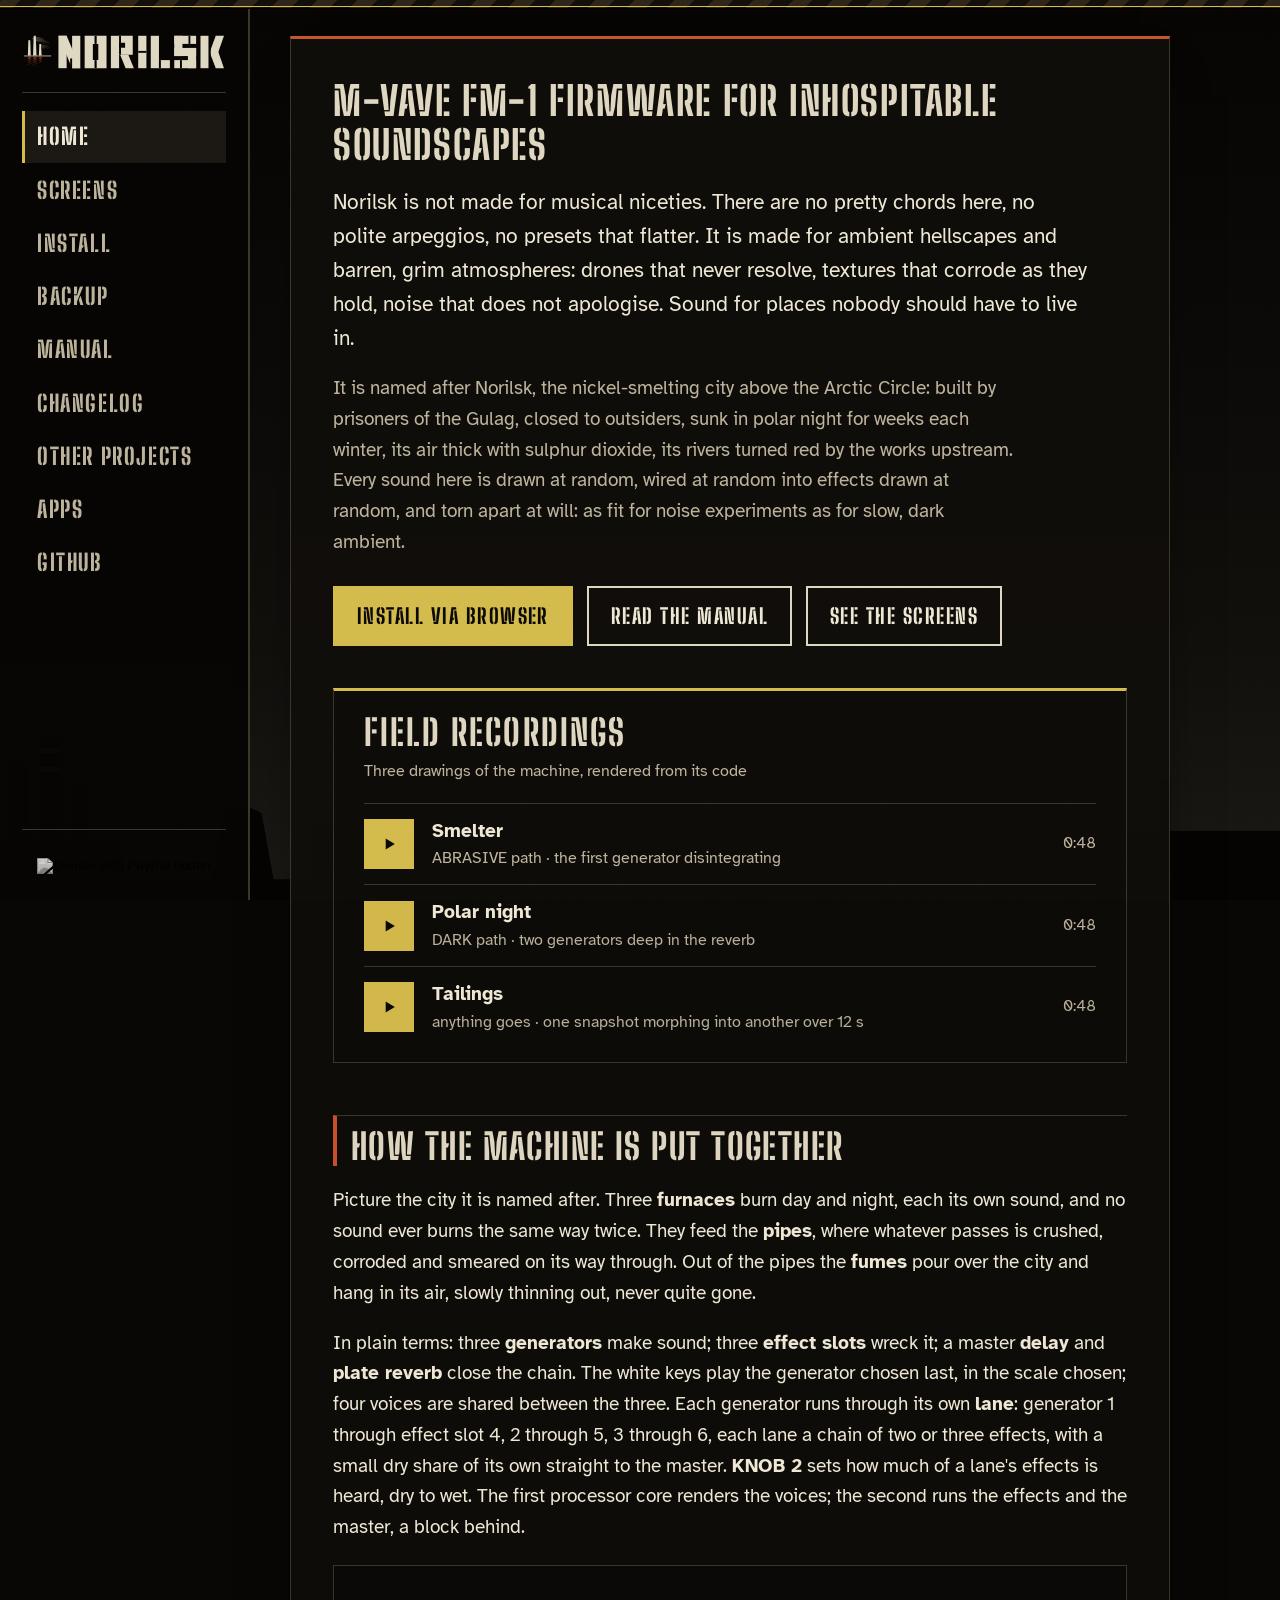
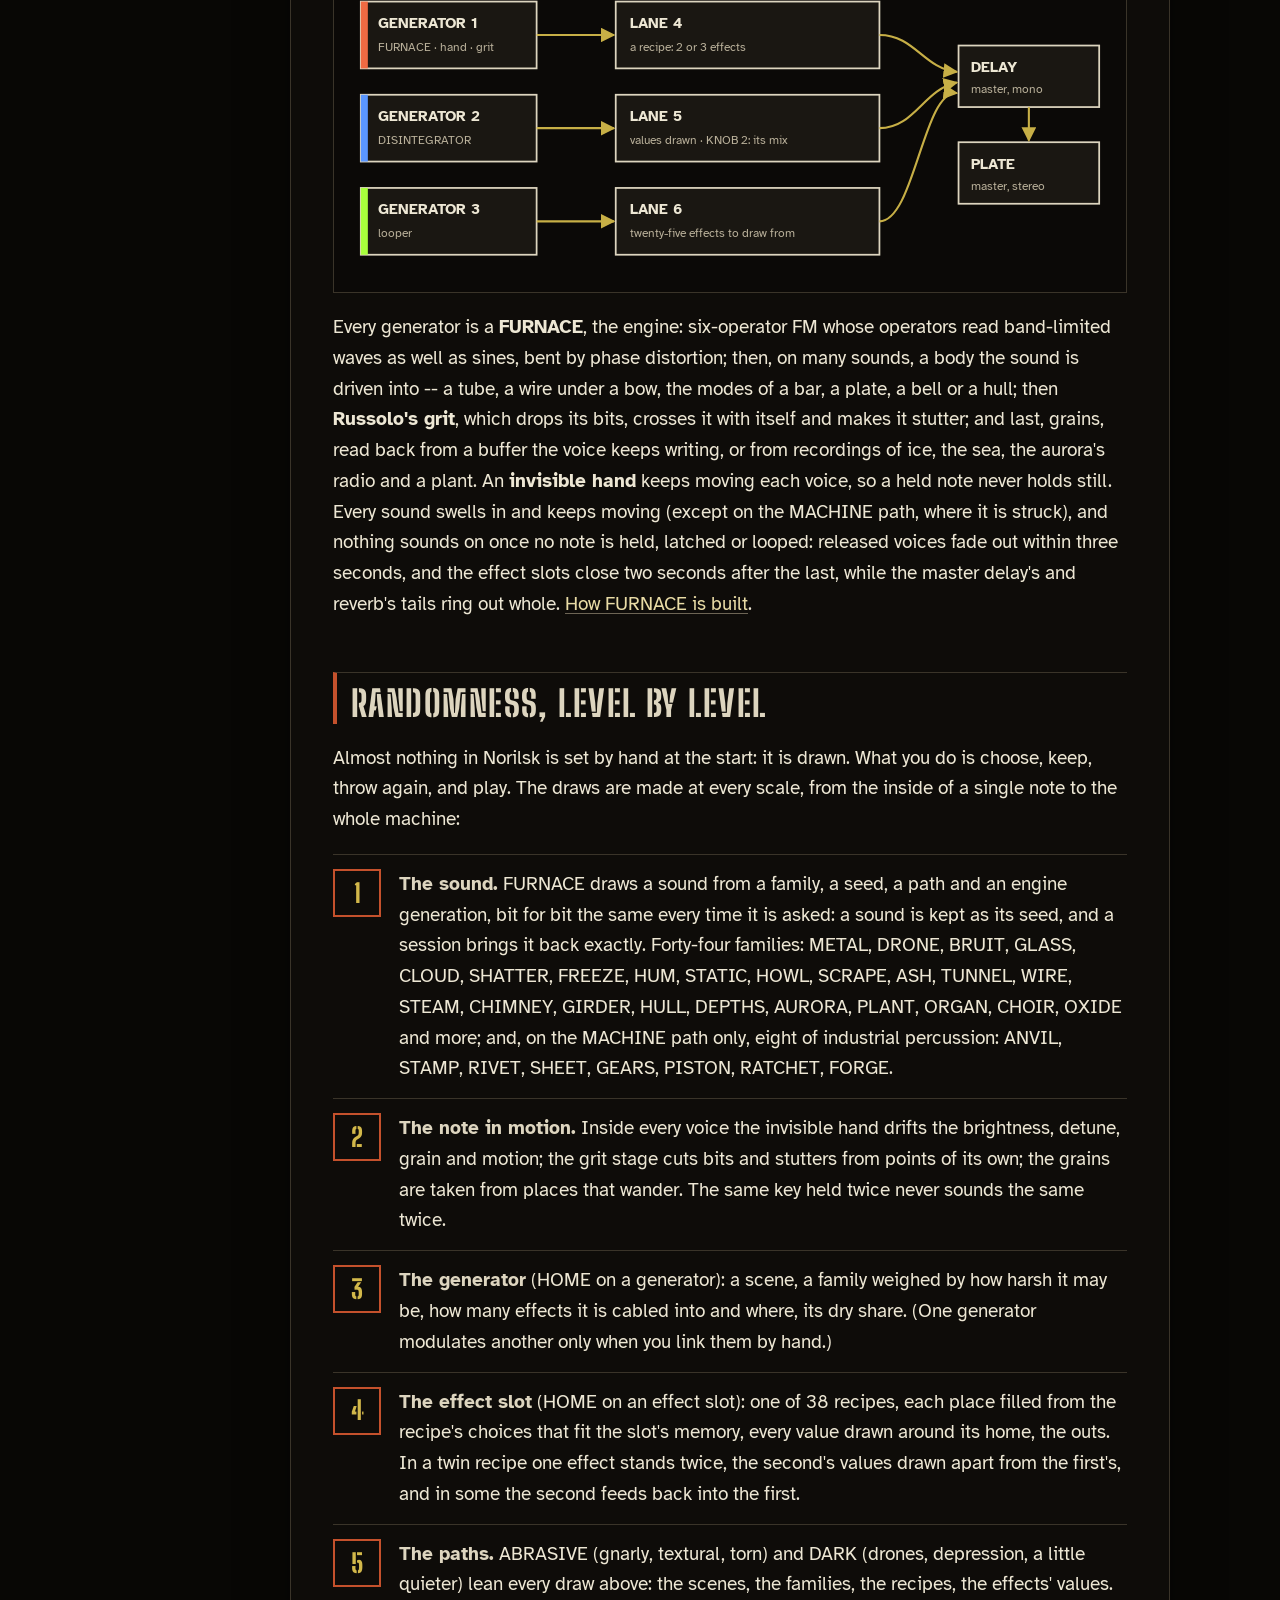
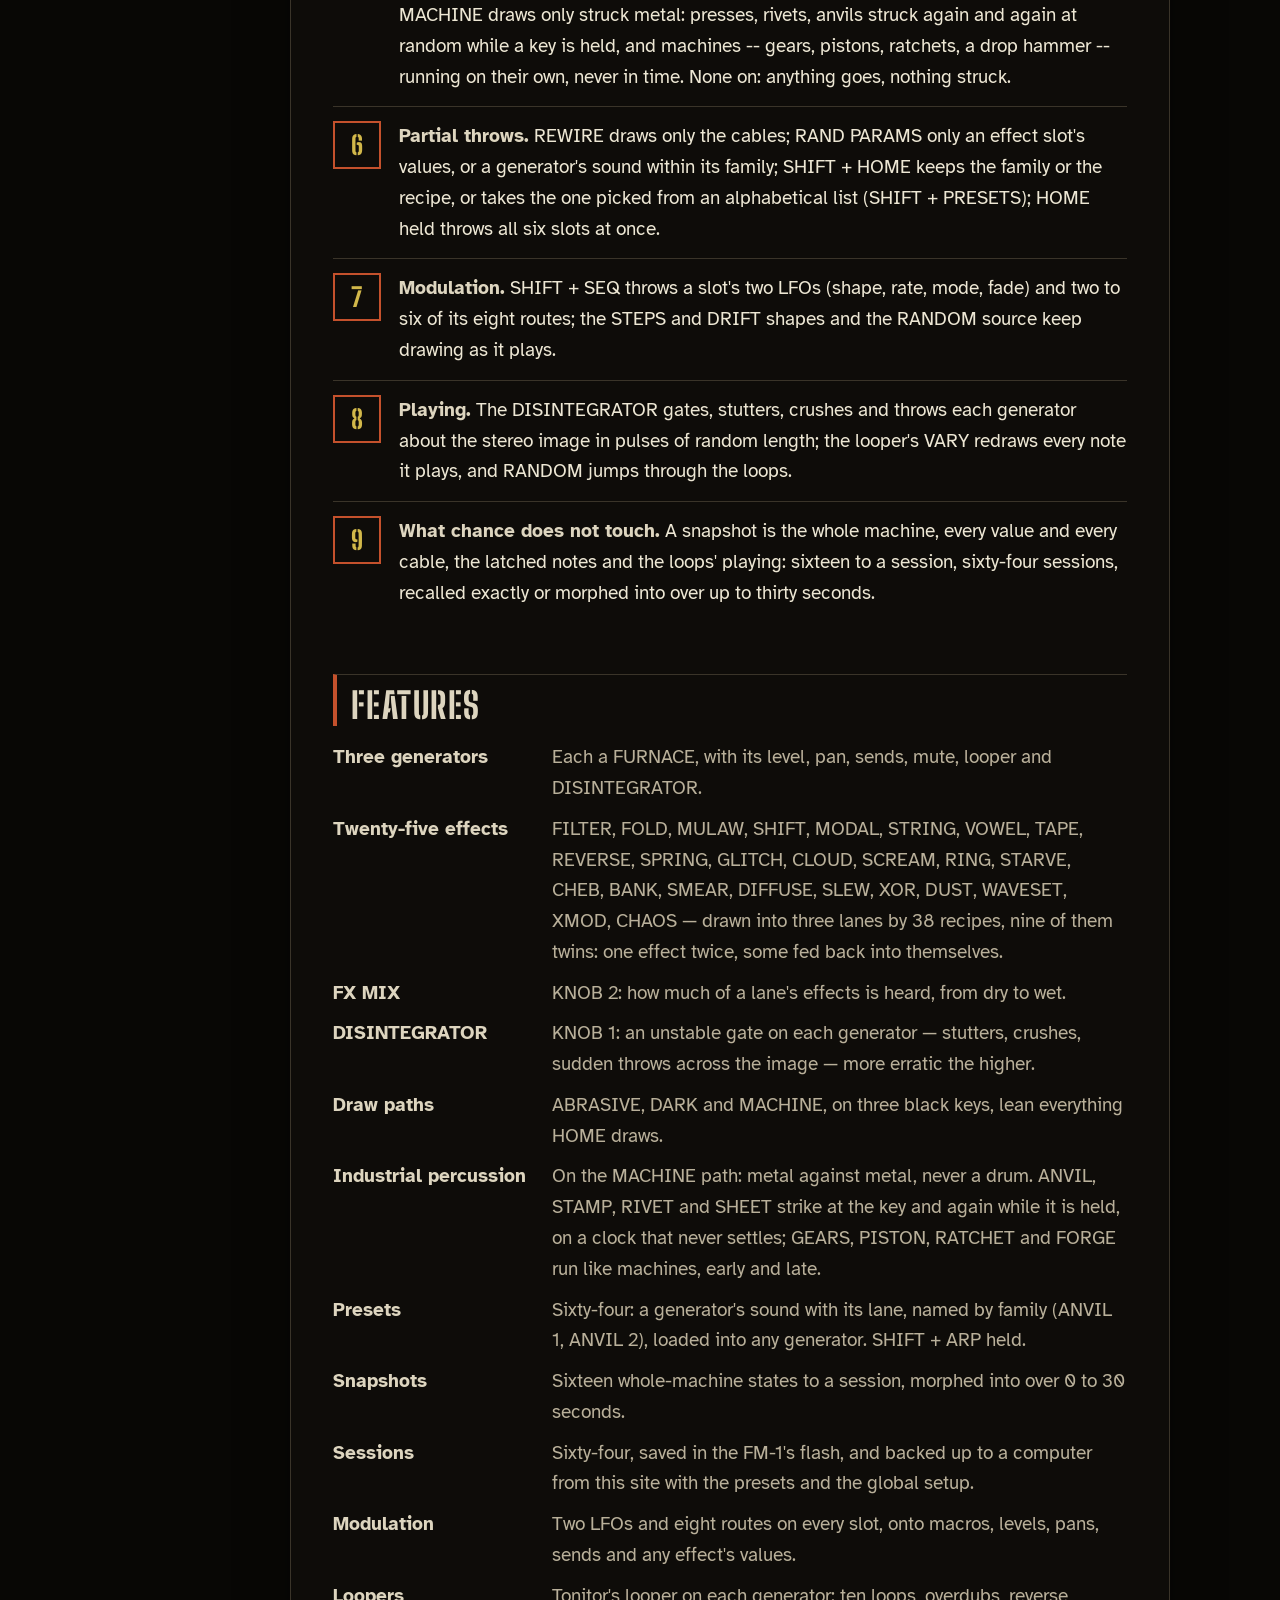
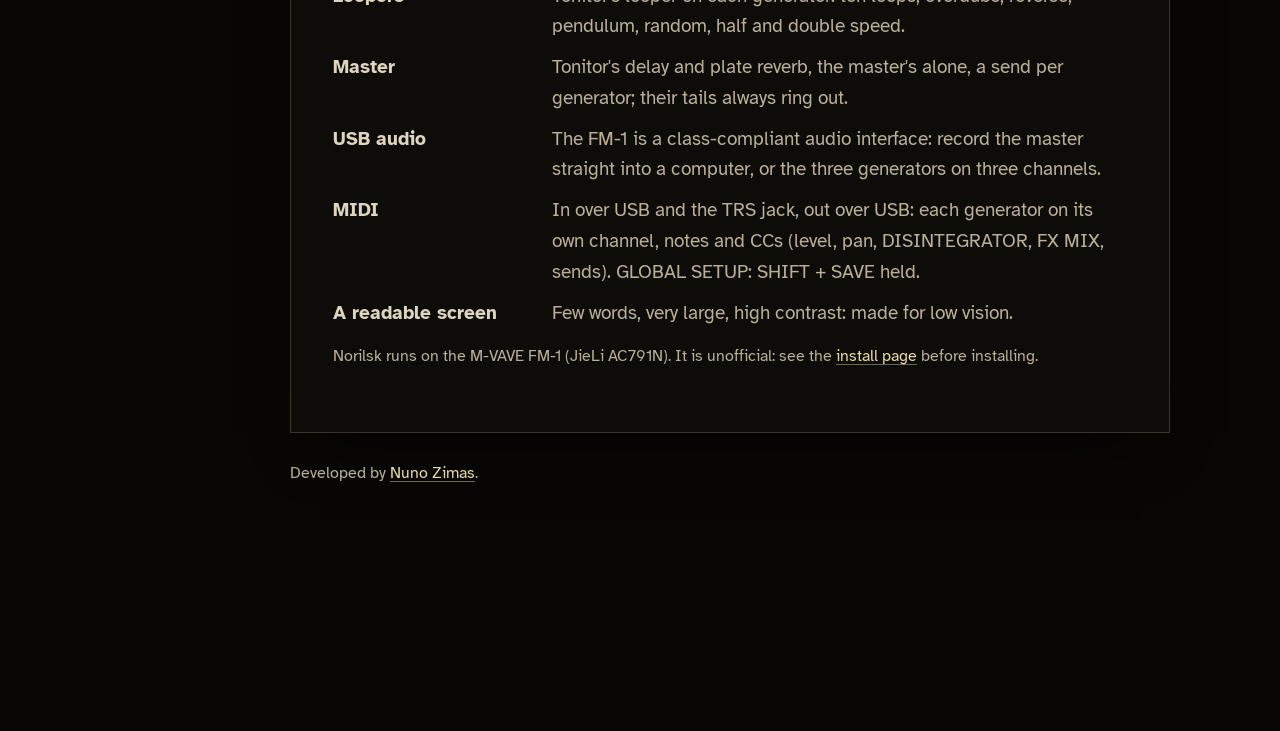
==== commit 1d43698f: "Website: footer reads "Developed by Nuno Zimas", linked to nunozimas.com The footer no longer names " ====
--- a/docs/index.html
+++ b/docs/index.html
@@ -209,9 +209,7 @@
 
     </main>
     <footer>
-      <p>Developed by Nuno Zimas. Firmware: GPL-3.0. Website and logo: MIT. <a href="https://github.com/nzimas/norilsk">Source on GitHub</a>.</p>
-      <p>M-VAVE and FM-1 are trademarks of their owner, used only to say which device Norilsk runs on. Norilsk is
-        named after the city; it has nothing to do with the company that runs its smelters.</p>
+      <p>Developed by <a href="https://nunozimas.com">Nuno Zimas</a>.</p>
       <form class="donate donate-foot" action="https://www.paypal.com/cgi-bin/webscr" method="post" target="_top">
         <input type="hidden" name="cmd" value="_xclick">
         <input type="hidden" name="business" value="nzimas.lv@gmail.com">
